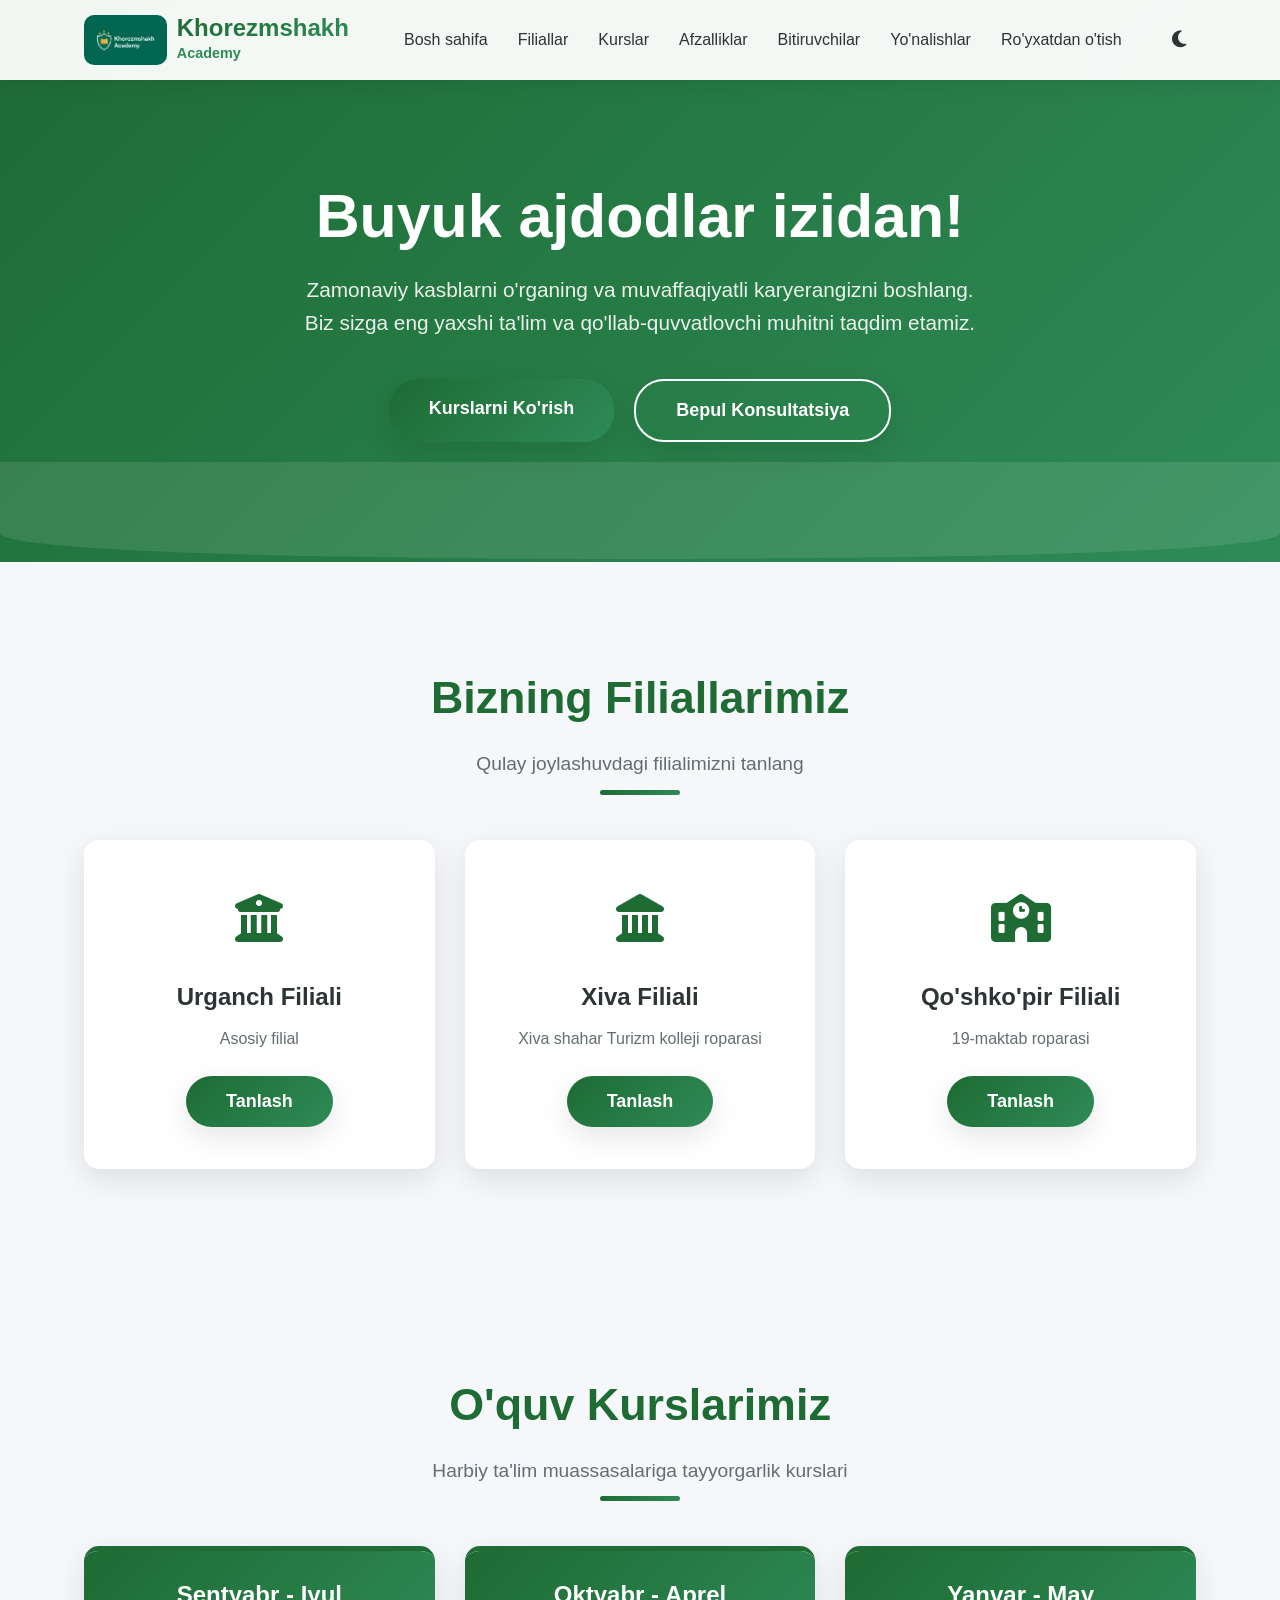
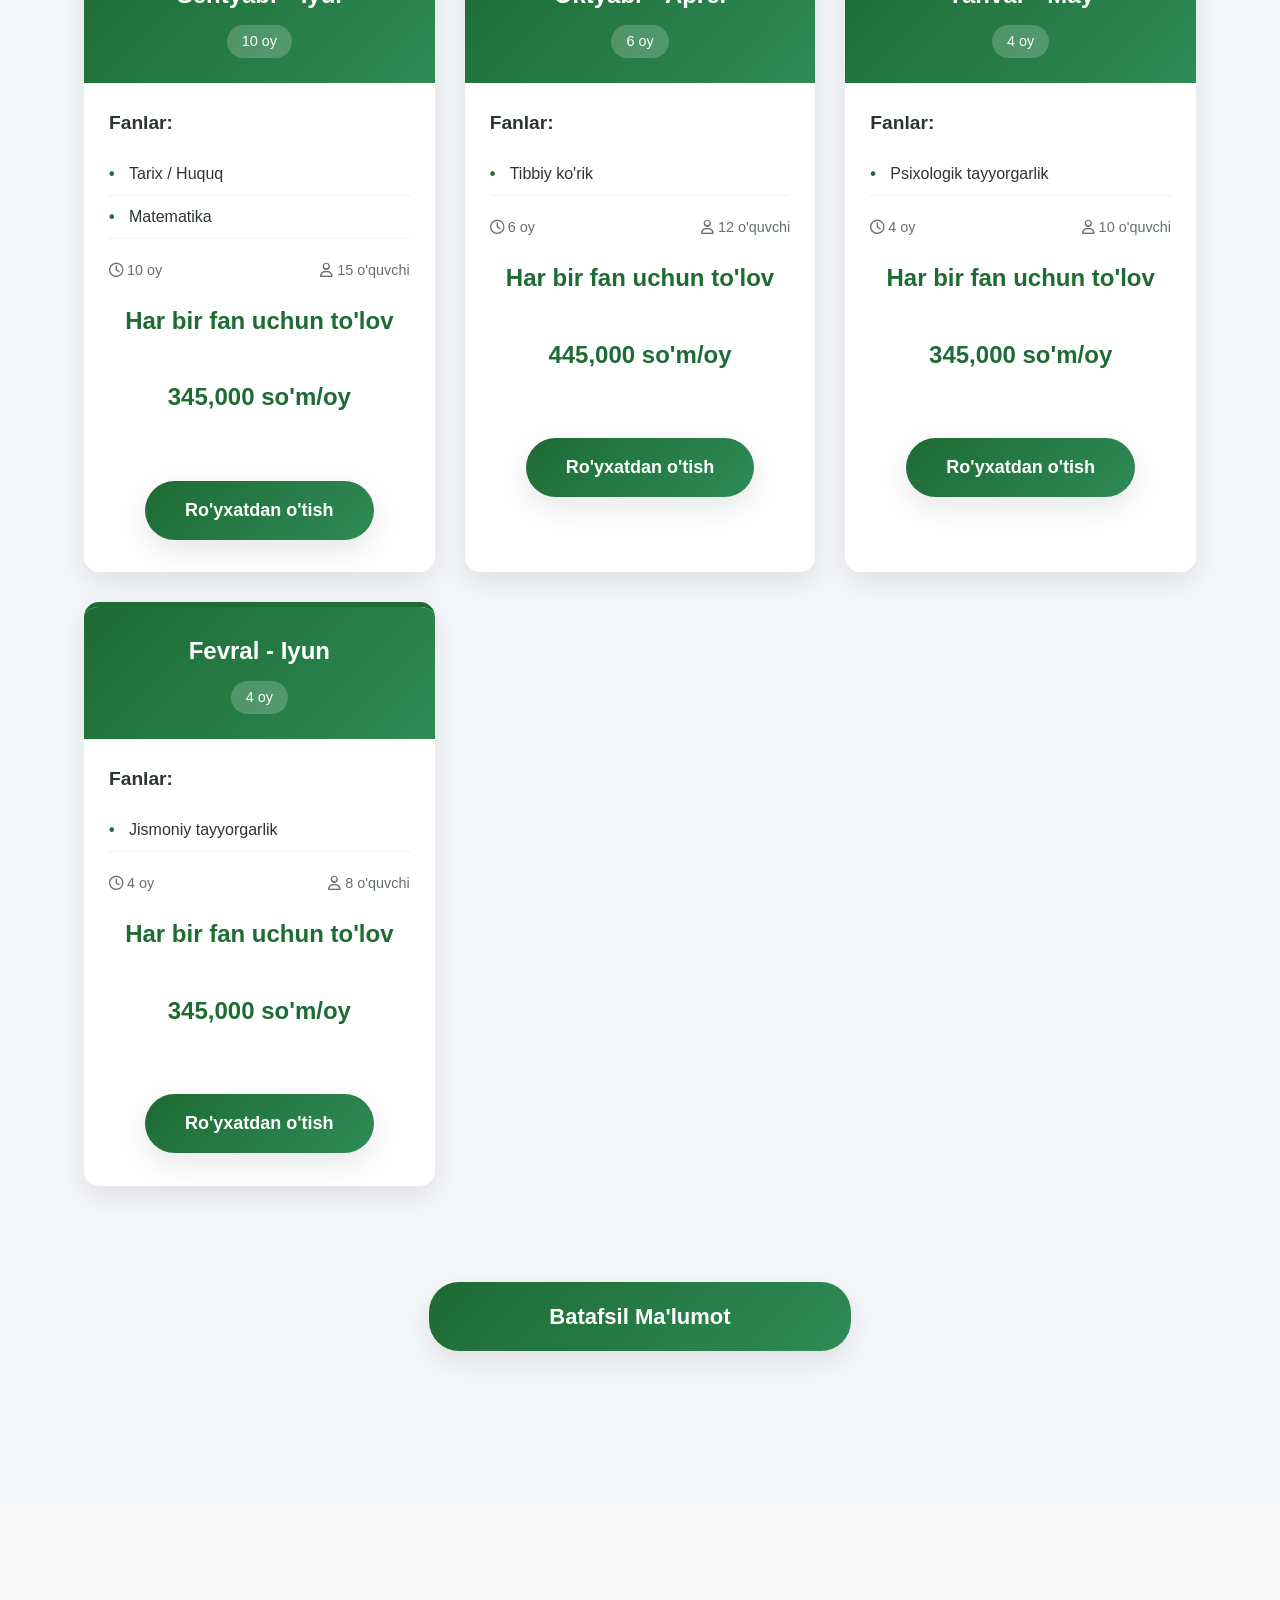
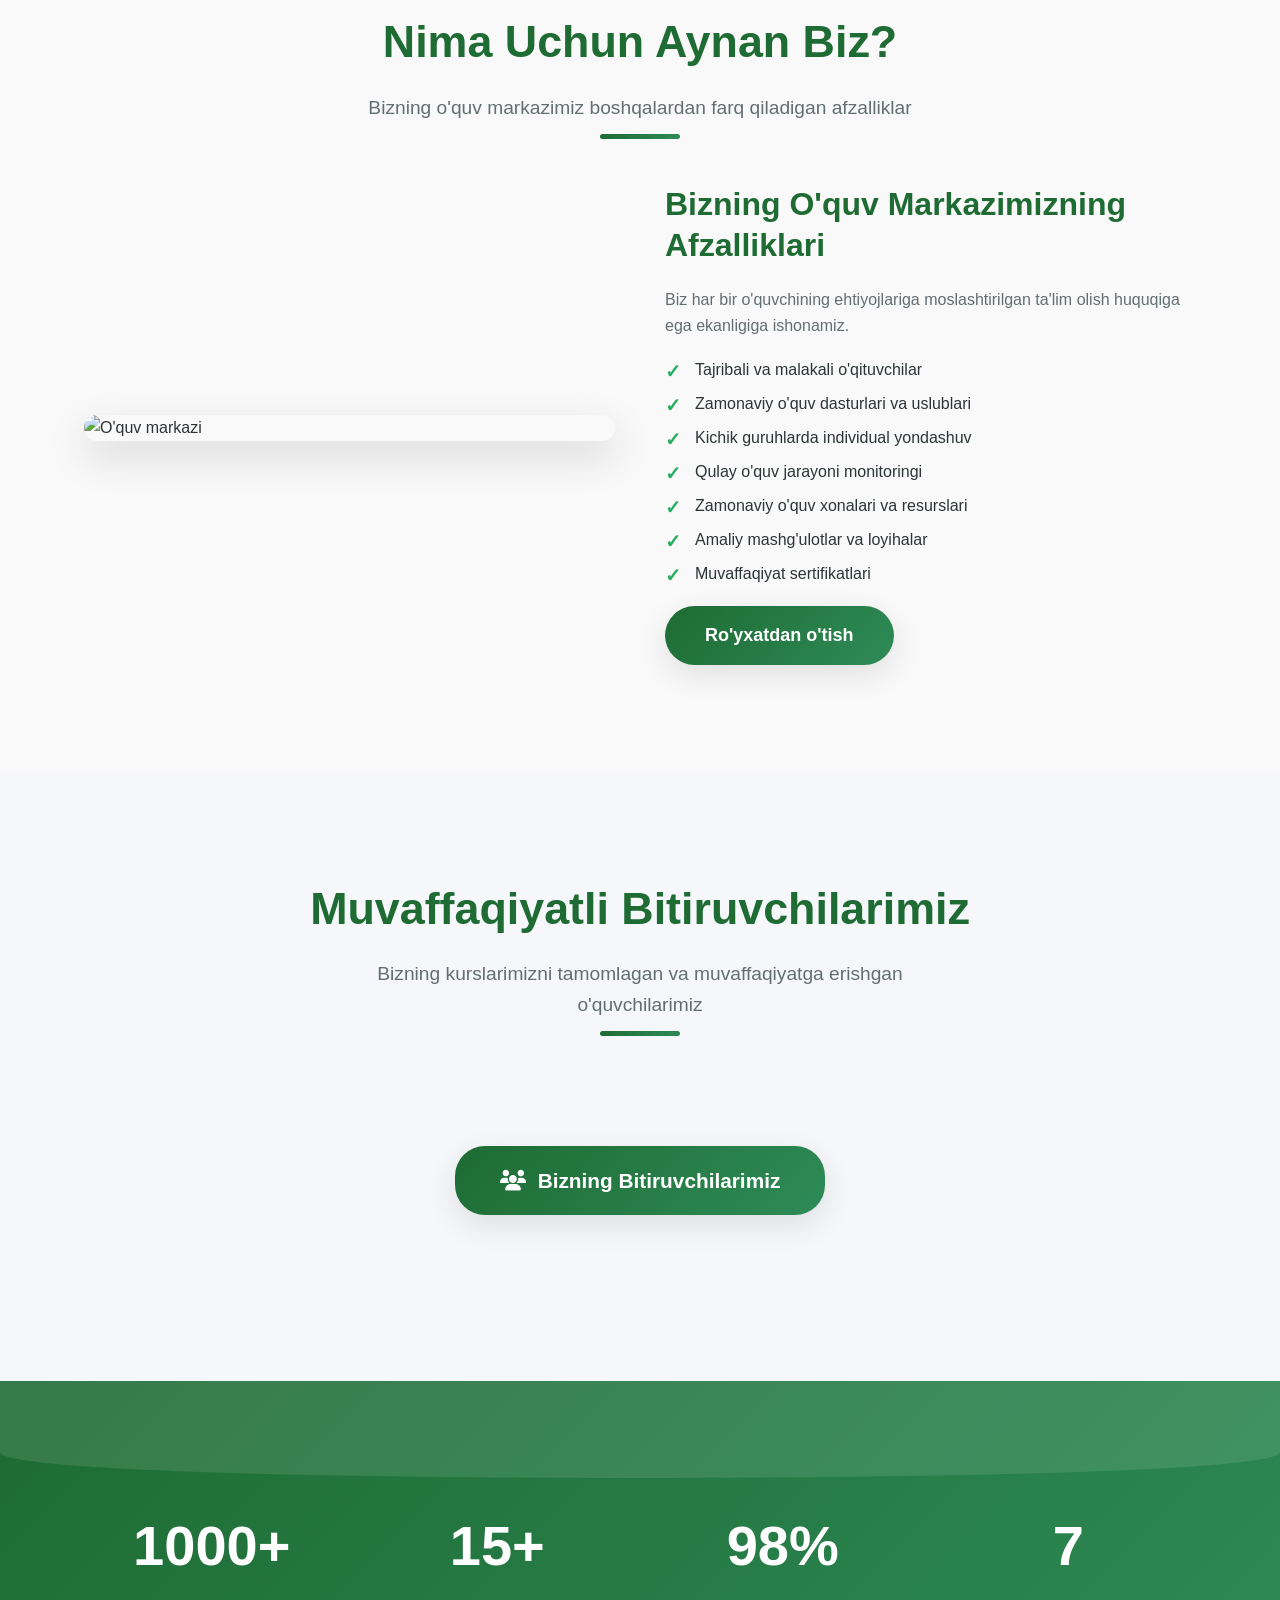
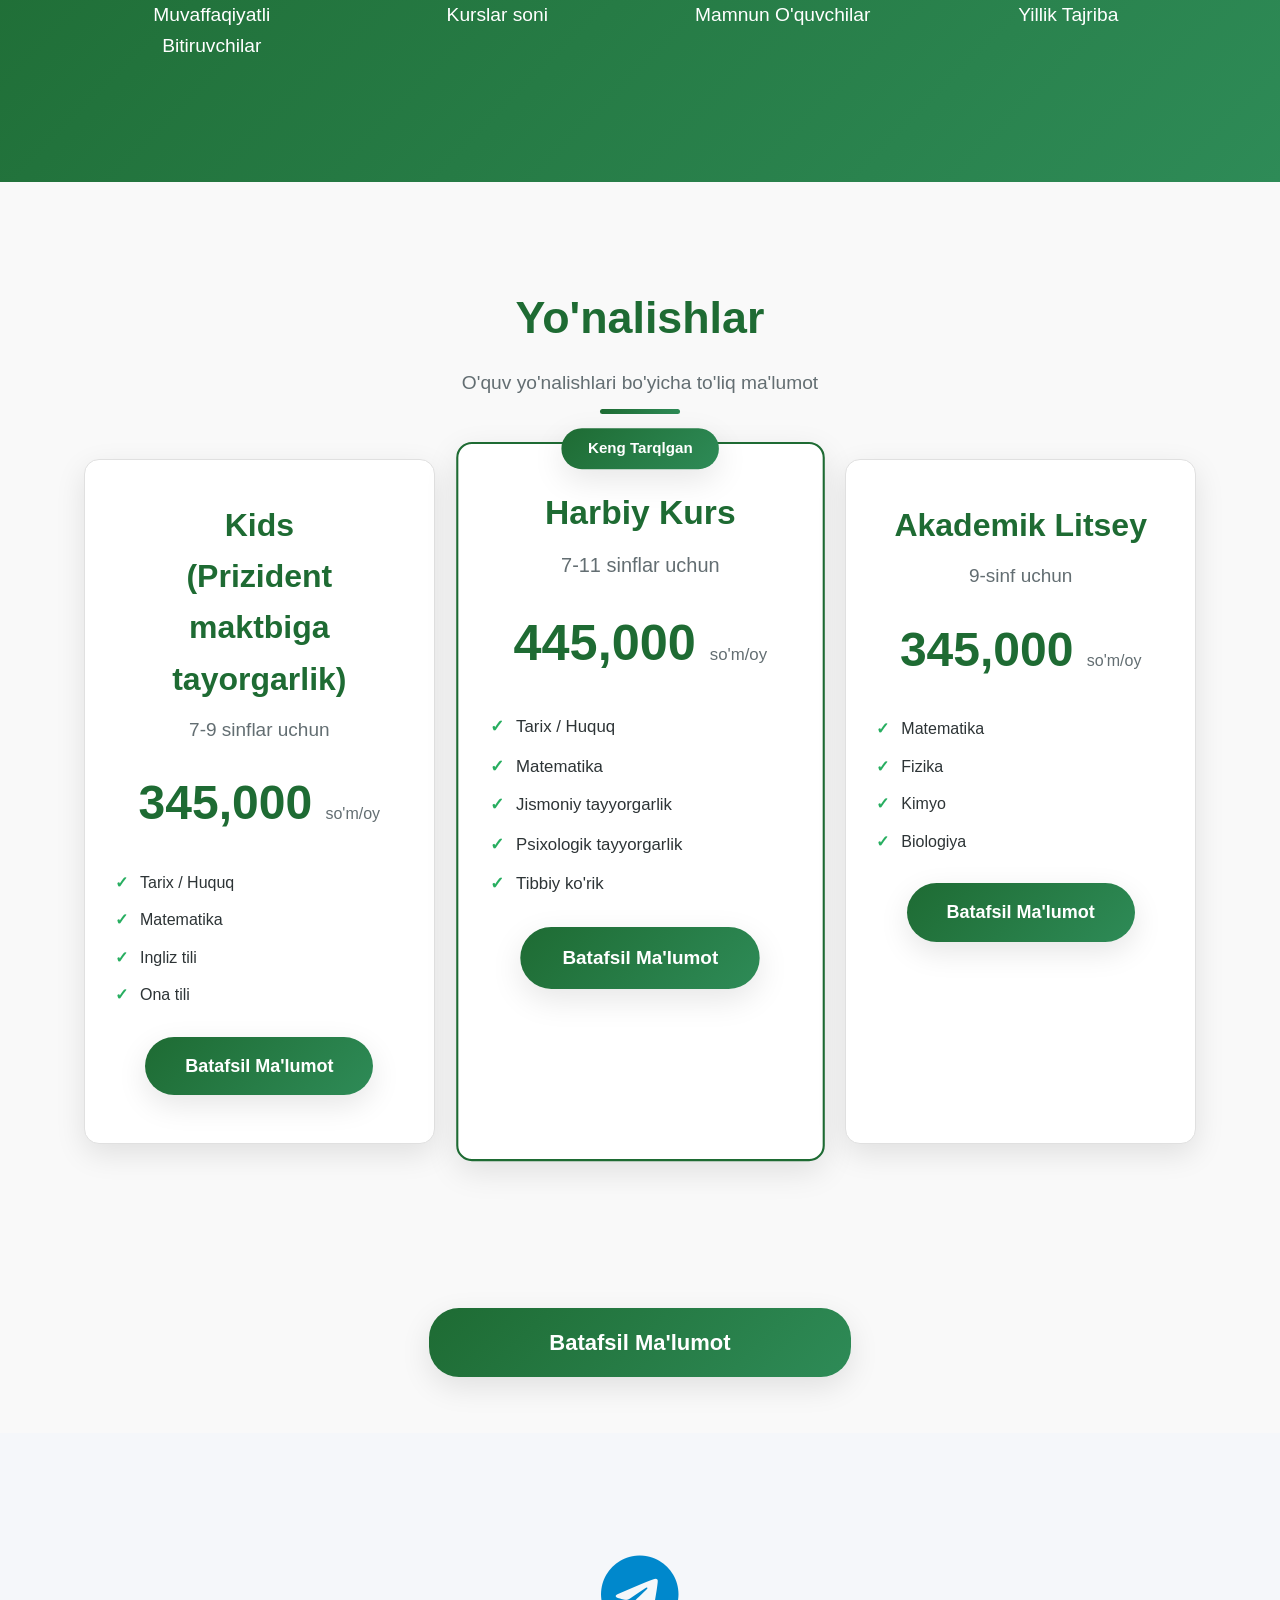
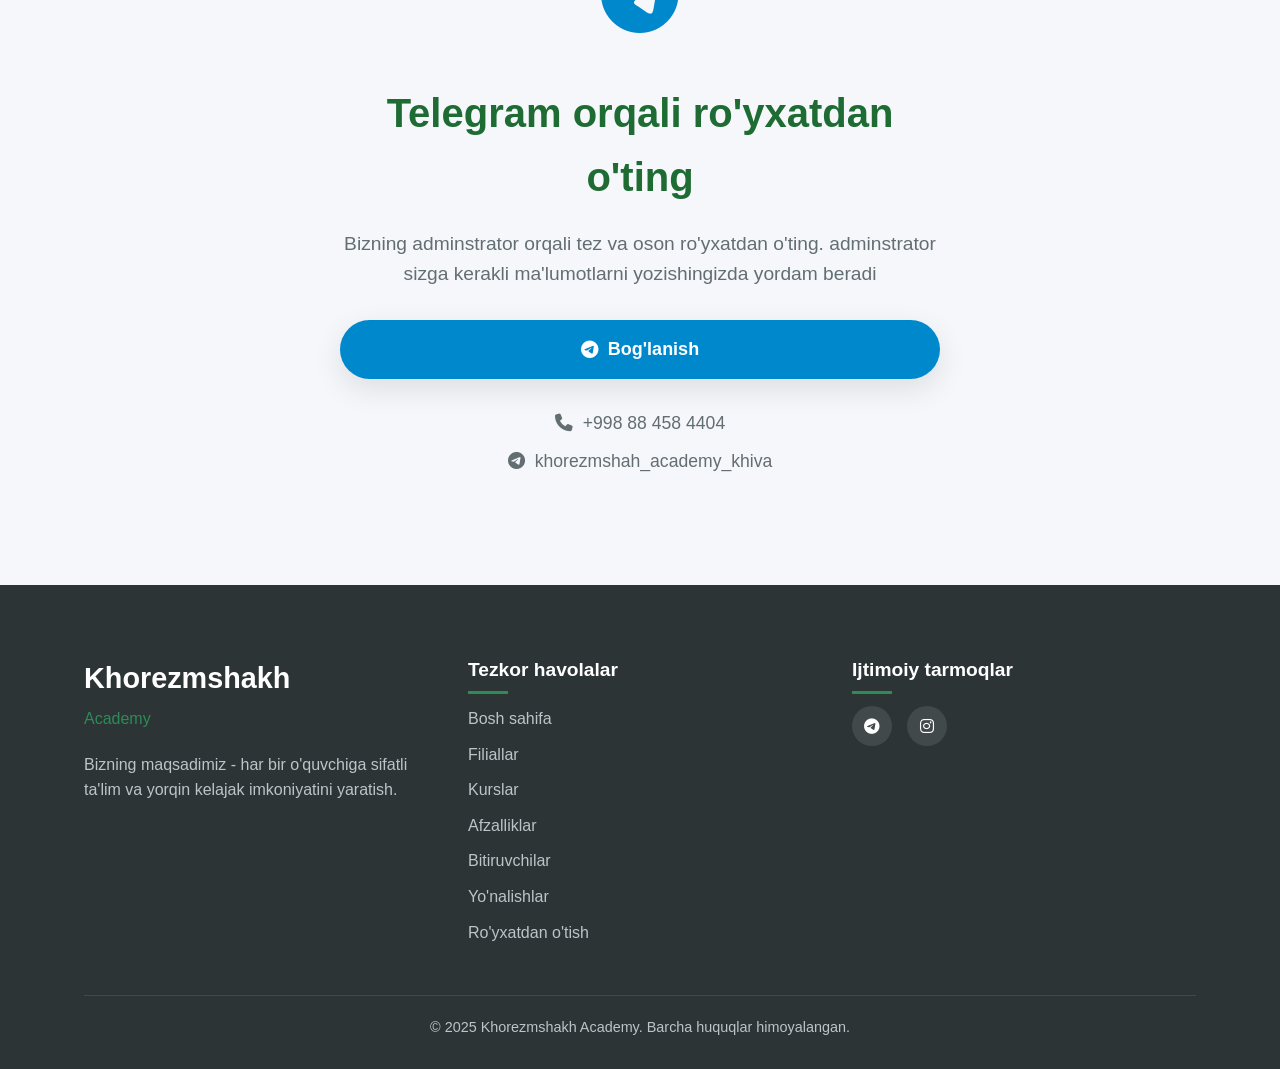
==== index.html @ 3cb1897b "Vercel bilan bo'gliq muomo tuzatildi" ====
<!DOCTYPE html>
<html lang="uz">
<head>
    <meta charset="UTF-8">
    <meta name="viewport" content="width=device-width, initial-scale=1.0">
    <title>Khorezmshakh Academy - Zamonaviy Ta'lim Markazi</title>
    <link rel="stylesheet" href="style.css">
    <link rel="stylesheet" href="https://cdnjs.cloudflare.com/ajax/libs/font-awesome/6.4.0/css/all.min.css">
</head>
<body>
    <!-- Sarlavha va Navigatsiya bo'limi-->
    <header>
        <div class="container">
            <nav class="navbar">
                <a href="index.html" class="logo-container">
                    <img src="img/Flag 1.jpg" alt="Logo" class="logo-img">
                    <div class="logo-text">
                        <div class="logo-main">Khorezmshakh</div>
                        <div class="logo-sub">Academy</div>
                    </div>
                </a>
                <ul class="nav-links">
                    <li><a href="#home">Bosh sahifa</a></li>
                    <li><a href="#branches">Filiallar</a></li>
                    <li><a href="#courses">Kurslar</a></li>
                    <li><a href="#benefits">Afzalliklar</a></li>
                    <li><a href="#graduates">Bitiruvchilar</a></li>
                    <li><a href="#pricing">Yo'nalishlar</a></li>
                    <li><a href="#registration">Ro'yxatdan o'tish</a></li>
                </ul>
                <div class="menu-toggle">
                    <i class="fas fa-bars"></i>
                </div>
            </nav>
        </div>
    </header>

    <!-- Hero bo'limi -->
    <section class="hero" id="home">
        <div class="container">
            <div class="hero-content">
                <h1>Buyuk ajdodlar izidan!</h1>
                <p>Zamonaviy kasblarni o'rganing va muvaffaqiyatli karyerangizni boshlang. Biz sizga eng yaxshi ta'lim va qo'llab-quvvatlovchi muhitni taqdim etamiz.</p>
                <div class="hero-btns">
                    <a href="#courses" class="btn">Kurslarni Ko'rish</a>
                    <a href="#registration" class="btn btn-outline">Bepul Konsultatsiya</a>
                </div>
            </div>
        </div>
    </section>

    <!-- Filiallarni tanlash bo'limi -->
    <section class="branches" id="branches">
        <div class="container">
            <div class="section-title">
                <h2>Bizning Filiallarimiz</h2>
                <p>Qulay joylashuvdagi filialimizni tanlang</p>
            </div>
            <div class="branches-container">
                <div class="branch-card" data-branch="urganch">
                    <div class="branch-icon">
                        <i class="fas fa-university"></i>
                    </div>
                    <h3>Urganch Filiali</h3>
                    <p>Asosiy filial</p>
                    <button class="btn branch-select" data-branch="urganch">Tanlash</button>
                </div>
                
                <div class="branch-card" data-branch="xiva">
                    <div class="branch-icon">
                        <i class="fas fa-landmark"></i>
                    </div>
                    <h3>Xiva Filiali</h3>
                    <p>Xiva shahar Turizm kolleji roparasi</p>
                    <button class="btn branch-select" data-branch="xiva">Tanlash</button>
                </div>
                
                <div class="branch-card" data-branch="qoshkopir">
                    <div class="branch-icon">
                        <i class="fas fa-school"></i>
                    </div>
                    <h3>Qo'shko'pir Filiali</h3>
                    <p>19-maktab roparasi</p>
                    <button class="btn branch-select" data-branch="qoshkopir">Tanlash</button>
                </div>
            </div>
        </div>
    </section>

    <!-- Kurslar bo'limi -->
    <section class="courses" id="courses">
        <div class="container">
            <div class="section-title">
                <h2>O'quv Kurslarimiz</h2>
                <p>Harbiy ta'lim muassasalariga tayyorgarlik kurslari</p>
            </div>
            
            <div class="courses-container">
                <!-- 1. Sentyabr-Iyul kursi -->
                <div class="course-card" data-category="harbiy">
                    <div class="course-header">
                        <h3>Sentyabr - Iyul</h3>
                        <span class="course-duration">10 oy</span>
                    </div>
                    <div class="course-content">
                        <h4>Fanlar:</h4>
                        <ul>
                            <li>Tarix / Huquq</li>
                            <li>Matematika</li>
                        </ul>
                        <div class="course-meta">
                            <span><i class="far fa-clock"></i> 10 oy</span>
                            <span><i class="far fa-user"></i> 15 o'quvchi</span>
                        </div>
                        <div class="course-price"> <p>Har bir fan uchun to'lov</p> <br>345,000 so'm/oy</div>
                        <div class="b">
                            <a href="#registration" class="btn">Ro'yxatdan o'tish</a>
                        </div>
                    </div>
                </div>

                <!-- 2. Oktyabr-Aprel kursi -->
                <div class="course-card" data-category="tibbiy">
                    <div class="course-header">
                        <h3>Oktyabr - Aprel</h3>
                        <span class="course-duration">6 oy</span>
                    </div>
                    <div class="course-content">
                        <h4>Fanlar:</h4>
                        <ul>
                            <li>Tibbiy ko'rik</li>
                        </ul>
                        <div class="course-meta">
                            <span><i class="far fa-clock"></i> 6 oy</span>
                            <span><i class="far fa-user"></i> 12 o'quvchi</span>
                        </div>
                        <div class="course-price"><p>Har bir fan uchun to'lov</p> <br> 445,000 so'm/oy</div>

                        <div class="b">
                        <a href="#registration" class="btn">Ro'yxatdan o'tish</a>
                        </div>
                    </div>
                </div>

                <!-- 3. Yanvar-May kursi -->
                <div class="course-card" data-category="psixologik">
                    <div class="course-header">
                        <h3>Yanvar - May</h3>
                        <span class="course-duration">4 oy</span>
                    </div>
                    <div class="course-content">
                        <h4>Fanlar:</h4>
                        <ul>
                            <li>Psixologik tayyorgarlik</li>
                        </ul>
                        <div class="course-meta">
                            <span><i class="far fa-clock"></i> 4 oy</span>
                            <span><i class="far fa-user"></i> 10 o'quvchi</span>
                        </div>
                        <div class="course-price"><p>Har bir fan uchun to'lov</p> <br> 345,000 so'm/oy</div>
                       
                        <div class="b">
                             <a href="#registration" class="btn">Ro'yxatdan o'tish</a>
                        </div>
                        
                        

                    </div>
                </div>

                <!-- 4. Fevral-Iyun kursi -->
                <div class="course-card" data-category="jismoniy">
                    <div class="course-header">
                        <h3>Fevral - Iyun</h3>
                        <span class="course-duration">4 oy</span>
                    </div>
                    <div class="course-content">
                        <h4>Fanlar:</h4>
                        <ul>
                            <li>Jismoniy tayyorgarlik</li>
                        </ul>
                        <div class="course-meta">
                            <span><i class="far fa-clock"></i> 4 oy</span>
                            <span><i class="far fa-user"></i> 8 o'quvchi</span>
                        </div>
                        <div class="course-price"><p>Har bir fan uchun to'lov</p> <br> 345,000 so'm/oy</div>
                        <div class="b">
                        <a href="#registration" class="btn">Ro'yxatdan o'tish</a>
                        </div>
                    </div>
                </div>
            </div>
        </div>
          <div class="b a">
                     <a href="fanlar.html" class="btn s">Batafsil Ma'lumot</a>
                </div>
    </section>
                
    <!-- Afzalliklar bo'limi -->
    <section id="benefits">
        <div class="container">
            <div class="section-title">
                <h2>Nima Uchun Aynan Biz?</h2>
                <p>Bizning o'quv markazimiz boshqalardan farq qiladigan afzalliklar</p>
            </div>
            <div class="benefits-content">
                <div class="benefits-img">
                    <img src="https://images.unsplash.com/photo-1523240795612-9a054b0db644?ixlib=rb-4.0.3&auto=format&fit=crop&w=1000&q=80" alt="O'quv markazi">
                </div>
                <div class="benefits-text">
                    <h3>Bizning O'quv Markazimizning Afzalliklari</h3>
                    <p>Biz har bir o'quvchining ehtiyojlariga moslashtirilgan ta'lim olish huquqiga ega ekanligiga ishonamiz.</p>
                    
                    <ul class="benefit-list">
                        <li>Tajribali va malakali o'qituvchilar</li>
                        <li>Zamonaviy o'quv dasturlari va uslublari</li>
                        <li>Kichik guruhlarda individual yondashuv</li>
                        <li>Qulay o'quv jarayoni monitoringi</li>
                        <li>Zamonaviy o'quv xonalari va resurslari</li>
                        <li>Amaliy mashg'ulotlar va loyihalar</li>
                        <li>Muvaffaqiyat sertifikatlari</li>
                    </ul>
                    
                    <a href="#registration" class="btn">Ro'yxatdan o'tish</a>
                </div>
            </div>
        </div>
    </section>

    <!-- Bitiruvchilar bo'limi -->
    <section class="graduates" id="graduates">
        <div class="container">
            <div class="section-title">
                <h2>Muvaffaqiyatli Bitiruvchilarimiz</h2>
                <p>Bizning kurslarimizni tamomlagan va muvaffaqiyatga erishgan o'quvchilarimiz</p>
            </div>
            <div class="graduates-button-container">
                <a href="bitiruvchilar.html" class="btn btn-large">
                    <i class="fas fa-users"></i>
                    Bizning Bitiruvchilarimiz
                </a>
            </div>
        </div>
    </section>

    <!-- Statistika bo'limi -->
    <section class="stats">
        <div class="container">
            <div class="stats-container">
                <div class="stat-item">
                    <div class="stat-number">1000+</div>
                    <div class="stat-text">Muvaffaqiyatli Bitiruvchilar</div>
                </div>
                <div class="stat-item">
                    <div class="stat-number">15+</div>
                    <div class="stat-text">Kurslar soni</div>
                </div>
                <div class="stat-item">
                    <div class="stat-number">98%</div>
                    <div class="stat-text">Mamnun O'quvchilar</div>
                </div>
                <div class="stat-item">
                    <div class="stat-number">7</div>
                    <div class="stat-text">Yillik Tajriba</div>
                </div>
            </div>
        </div>
    </section>

    <!-- Yo'nalishlar bo'limi -->
    <section id="pricing">
        <div class="container">
            <div class="section-title">
                <h2>Yo'nalishlar</h2>
                <p>O'quv yo'nalishlari bo'yicha to'liq ma'lumot</p>
            </div>
            <div class="pricing-container">
                <!-- Litseylar yo'nalishi -->
                <div class="pricing-card">
                    <div class="pricing-header">
                        <h3 class="kurs">Kids <br>(Prizident maktbiga tayorgarlik)</h3>
                        <p>7-9 sinflar uchun</p>
                    </div>
                    <div class="price">345,000 <span>so'm/oy</span></div>
                    <ul class="pricing-features">
                        <li>Tarix / Huquq</li>
                        <li>Matematika</li>
                        <li>Ingliz tili</li>
                        <li>Ona tili</li>
                    </ul>
                    <a href="fanlar.html" class="btn">Batafsil Ma'lumot</a>
                </div>

                <!-- HARBIY KURS (MARKAZDA) -->
                <div class="pricing-card popular">
                    <div class="popular-badge">Keng Tarqlgan</div>
                    <div class="pricing-header">
                        <h3>Harbiy Kurs</h3>
                        <p>7-11 sinflar uchun</p>
                    </div>
                    <div class="price">445,000 <span>so'm/oy</span></div>
                    <ul class="pricing-features">
                        <li>Tarix / Huquq</li>
                        <li>Matematika</li>
                        <li>Jismoniy tayyorgarlik</li>
                        <li>Psixologik tayyorgarlik</li>
                        <li>Tibbiy ko'rik</li>
                    </ul>
                    <a href="fanlar.html" class="btn">Batafsil Ma'lumot</a>
                </div>

                <!-- Akademik litsey yo'nalishi -->
                <div class="pricing-card">
                    <div class="pricing-header">
                        <h3>Akademik Litsey</h3>
                        <p>9-sinf uchun</p>
                    </div>
                    <div class="price">345,000 <span>so'm/oy</span></div>
                    <ul class="pricing-features">
                        <li>Matematika</li>
                        <li>Fizika</li>
                        <li>Kimyo</li>
                        <li>Biologiya</li>
                    </ul>
                    <a href="fanlar.html" class="btn">Batafsil Ma'lumot</a>
                </div>
            </div>
        </div>
    </section>
                <div class="b">
                     <a href="fanlar.html" class="btn s">Batafsil Ma'lumot</a>
                </div>
    <!-- Telegram orqali ro'yxatdan o'tish bo'limi -->
    <section class="telegram-registration" id="registration">
        <div class="container">
            <div class="telegram-content">
                <div class="telegram-icon">
                    <i class="fab fa-telegram"></i>
                </div>
                <h2>Telegram orqali ro'yxatdan o'ting</h2>
                <p>Bizning adminstrator orqali tez va oson ro'yxatdan o'ting. adminstrator sizga kerakli ma'lumotlarni yozishingizda yordam beradi</p>
                <a href="https://t.me/Qutlimuradov_Ixlosbek" class="btn btn-telegram" target="_blank">
                    <i class="fab fa-telegram"></i> Bog'lanish
                </a>
                <div class="contact-info">
                    <p><i class="fas fa-phone"></i> +998 88 458 4404</p>
                    <p><i class="fab fa-telegram"></i> khorezmshah_academy_khiva</p>
                </div>
            </div>
        </div>
    </section>

    <!-- Footer -->
    <footer>
        <div class="container">
            <div class="footer-content">
                <div class="footer-about">
                    <div class="footer-logo">
                        <div class="footer-logo-main">Khorezmshakh</div>
                        <div class="footer-logo-sub">Academy</div>
                    </div>
                    <p>Bizning maqsadimiz - har bir o'quvchiga sifatli ta'lim va yorqin kelajak imkoniyatini yaratish.</p>
                </div>
                <div class="footer-links">
                    <h4>Tezkor havolalar</h4>
                    <ul>
                        <li><a href="#home">Bosh sahifa</a></li>
                        <li><a href="#branches">Filiallar</a></li>
                        <li><a href="#courses">Kurslar</a></li>
                        <li><a href="#benefits">Afzalliklar</a></li>
                        <li><a href="#graduates">Bitiruvchilar</a></li>
                        <li><a href="#pricing">Yo'nalishlar</a></li>
                        <li><a href="#registration">Ro'yxatdan o'tish</a></li>
                    </ul>
                </div>
                <div class="footer-social">
                    <h4>Ijtimoiy tarmoqlar</h4>
                    <div class="social-icons">
                        <a href="https://t.me/khorezmshakh_academy" target="_blank"><i class="fab fa-telegram"></i></a>
                        <a href="https://www.instagram.com/khorezmshah_academy?igsh=bWJ4M3NtcG9oOW1n" target="_blank"><i class="fab fa-instagram"></i></a>
                    </div>
                </div>
            </div>
            <div class="copyright">
                <p>&copy; 2025 Khorezmshakh Academy. Barcha huquqlar himoyalangan.</p>
            </div>
        </div>
    </footer>

    <script src="script.js">
    </script>
</body>
</html>
---- style.css ----
/* Asosiy CSS fayli - Khorezmshakh Academy */
:root {
    --primary: #1e6b33;
    --secondary: #2e8b57;
    --accent: #c0392b;
    --success: #27ae60;
    --light: #f5f7fa;
    --dark: #2d3436;
    --text: #2d3436;
    --text-light: #636e72;
    --transition: all 0.3s ease;
    --shadow: 0 10px 30px rgba(0,0,0,0.1);
    --shadow-hover: 0 15px 40px rgba(0,0,0,0.15);
    --gradient: linear-gradient(135deg, var(--primary) 0%, var(--secondary) 100%);
}

* {
    margin: 0;
    padding: 0;
    box-sizing: border-box;
    font-family: 'Poppins', 'Segoe UI', Tahoma, Geneva, Verdana, sans-serif;
}

html {
    scroll-behavior: smooth;
}

body {
    line-height: 1.6;
    color: var(--text);
    background-color: #f9f9f9;
    overflow-x: hidden;
}

.container {
    width: 90%;
    max-width: 1200px;
    margin: 0 auto;
    padding: 0 20px;
}

section {
    padding: 100px 0;
}

.section-title {
    text-align: center;
    margin-bottom: 60px;
    position: relative;
}

.section-title h2 {
    font-size: 2.8rem;
    color: var(--primary);
    margin-bottom: 15px;
    font-weight: 700;
}

.section-title p {
    font-size: 1.2rem;
    color: var(--text-light);
    max-width: 600px;
    margin: 0 auto;
}

.section-title::after {
    content: '';
    position: absolute;
    width: 80px;
    height: 5px;
    background: var(--gradient);
    bottom: -15px;
    left: 50%;
    transform: translateX(-50%);
    border-radius: 5px;
}
.p{
    margin-top: 3rem;
}
.btn {
    display: inline-block;
    padding: 14px 32px;
    background: var(--gradient);
    color: white;
    border: none;
    border-radius: 50px;
    cursor: pointer;
    text-decoration: none;
    font-weight: 600;
    transition: var(--transition);
    box-shadow: var(--shadow);
    text-align: center;
    position: relative;
    position: relative;
  padding: 15px 40px;
  border: none;
  border-radius: 30px;
  color: white;
  font-size: 18px;
  cursor: pointer;
  transition: all 0.3s ease;
  overflow: hidden;
}
.b{
    text-align: center;
   margin-top: 4rem;
}
.a{
     margin-top: 6rem;
}
.btn:hover {
    transform: translateY(-5px);
    box-shadow: var(--shadow-hover);
}

.btn-outline {
    background: transparent;
    border: 2px solid white;
    color: white;
}

.btn-outline:hover {
    background: white;
    color: var(--primary);
}

.btn-telegram {
    background: #0088cc;
    display: flex;
    align-items: center;
    justify-content: center;
    gap: 10px;
}

.btn-telegram:hover {
    background: #0077b5;
    color: white;
}

.btn-large {
    padding: 18px 45px;
    font-size: 1.3rem;
    display: inline-flex;
    align-items: center;
    gap: 12px;
}

/* Header va Navigation */
header {
    background: rgba(255, 255, 255, 0.95);
    backdrop-filter: blur(10px);
    box-shadow: 0 2px 20px rgba(0,0,0,0.1);
    position: fixed;
    width: 100%;
    top: 0;
    z-index: 1000;
    transition: var(--transition);
}

.navbar {
    display: flex;
    justify-content: space-between;
    align-items: center;
    padding: 15px 0;
}

.logo-container {
    display: flex;
    align-items: center;
    text-decoration: none;
}

.logo-img {
    height: 50px;
    margin-right: 10px;
    border-radius: 10px;
}

.logo-text {
    display: flex;
    flex-direction: column;
}

.logo-main {
    font-size: 1.5rem;
    font-weight: 700;
    background: var(--gradient);
    -webkit-background-clip: text;
    -webkit-text-fill-color: transparent;
    line-height: 1.1;
}

.logo-sub {
    font-size: 0.9rem;
    color: var(--secondary);
    font-weight: 600;
}

.nav-links {
    display: flex;
    list-style: none;
}

.nav-links li {
    margin-left: 30px;
}

.nav-links a {
    text-decoration: none;
    color: var(--text);
    font-weight: 500;
    transition: var(--transition);
    position: relative;
}

.nav-links a:hover {
    color: var(--primary);
}

.nav-links a::after {
    content: '';
    position: absolute;
    width: 0;
    height: 3px;
    background: var(--gradient);
    bottom: -5px;
    left: 0;
    transition: var(--transition);
    border-radius: 3px;
}

.nav-links a:hover::after {
    width: 100%;
}

.menu-toggle {
    display: none;
    font-size: 1.5rem;
    cursor: pointer;
    color: var(--text);
}

/* Hero bo'limi */
.hero {
    background: var(--gradient);
    color: white;
    padding: 180px 0 120px;
    text-align: center;
    position: relative;
    overflow: hidden;
}

.hero::before {
    content: '';
    position: absolute;
    top: 0;
    left: 0;
    width: 100%;
    height: 100%;
    background: url('data:image/svg+xml,<svg xmlns="http://www.w3.org/2000/svg" viewBox="0 0 1000 100" preserveAspectRatio="none"><path d="M500,97C126.7,96.3,0,84,0,71V0H1000V71C1000,84,873.3,96.3,500,97z" fill="rgba(255,255,255,0.1)"></path></svg>');
    background-size: 100% 100px;
    background-position: bottom;
    background-repeat: no-repeat;
}

.hero-content h1 {
    font-size: 3.8rem;
    margin-bottom: 20px;
    font-weight: 700;
    line-height: 1.2;
}

.hero-content p {
    font-size: 1.3rem;
    max-width: 700px;
    margin: 0 auto 40px;
    opacity: 0.9;
    line-height: 1.6;
}

.hero-btns {
    display: flex;
    justify-content: center;
    gap: 20px;
    flex-wrap: wrap;
}

/* Filiallar bo'limi */
.branches {
    background: var(--light);
    padding: 100px 0;
}

.branches-container {
    display: grid;
    grid-template-columns: repeat(auto-fit, minmax(280px, 1fr));
    gap: 30px;
    margin-top: 50px;
}

.branch-card {
    background: white;
    padding: 40px 30px;
    border-radius: 15px;
    text-align: center;
    box-shadow: var(--shadow);
    transition: var(--transition);
    border: 2px solid transparent;
    position: relative;
}

.branch-card:hover {
    transform: translateY(-10px);
    box-shadow: var(--shadow-hover);
    border-color: var(--primary);
}

.branch-card.selected {
    border-color: var(--primary);
    background: linear-gradient(135deg, white 0%, #f0f9f0 100%);
    transform: scale(1.05);
}

.branch-icon {
    font-size: 3rem;
    color: var(--primary);
    margin-bottom: 20px;
}

.branch-card h3 {
    font-size: 1.5rem;
    margin-bottom: 10px;
    color: var(--dark);
}

.branch-card p {
    color: var(--text-light);
    margin-bottom: 25px;
    line-height: 1.5;
}

/* Kurslar bo'limi */
.courses {
    background: var(--light);
}

.courses-container {
    display: grid;
    grid-template-columns: repeat(auto-fit, minmax(320px, 1fr));
    gap: 30px;
}

.course-card {
    background: white;
    border-radius: 15px;
    overflow: hidden;
    box-shadow: var(--shadow);
    transition: var(--transition);
    border-top: 5px solid var(--primary);
}

.course-card:hover {
    transform: translateY(-10px);
    box-shadow: var(--shadow-hover);
    border-top-color: var(--secondary);
}

.course-header {
    background: var(--gradient);
    color: white;
    padding: 25px;
    text-align: center;
}

.course-header h3 {
    font-size: 1.5rem;
    margin-bottom: 10px;
}

.course-duration {
    background: rgba(255,255,255,0.2);
    padding: 5px 15px;
    border-radius: 20px;
    font-size: 0.9rem;
    display: inline-block;
}

.course-content {
    padding: 25px;
    
}

.course-content h4 {
    font-size: 1.2rem;
    margin-bottom: 15px;
    color: var(--dark);
}

.course-content ul {
    list-style: none;
    margin-bottom: 20px;
}

.course-content li {
    padding: 8px 0;
    border-bottom: 1px solid #f0f0f0;
    position: relative;
    padding-left: 20px;
}

.course-content li:before {
    content: '•';
    position: absolute;
    left: 0;
    color: var(--primary);
    font-weight: bold;
}

.course-meta {
    display: flex;
    justify-content: space-between;
    margin-bottom: 20px;
    font-size: 0.9rem;
    color: var(--text-light);
}

.course-price {
    font-size: 1.5rem;
    font-weight: 700;
    color: var(--primary);
    margin-bottom: 20px;
    text-align: center;
}

.course-price span {
    font-size: 1rem;
    color: var(--text-light);
    font-weight: 400;
}

/* Afzalliklar bo'limi */
.benefits-content {
    display: flex;
    align-items: center;
    gap: 50px;
}

.benefits-img {
    flex: 1;
    border-radius: 15px;
    overflow: hidden;
    box-shadow: var(--shadow-hover);
}

.benefits-img img {
    width: 100%;
    height: auto;
    display: block;
    transition: var(--transition);
}

.benefits-img:hover img {
    transform: scale(1.05);
}

.benefits-text {
    flex: 1;
}

.benefits-text h3 {
    font-size: 2rem;
    margin-bottom: 20px;
    color: var(--primary);
    line-height: 1.3;
}

.benefits-text p {
    margin-bottom: 20px;
    color: var(--text-light);
    line-height: 1.6;
}

.benefit-list {
    list-style: none;
    margin: 20px 0;
}

.benefit-list li {
    margin-bottom: 10px;
    padding-left: 30px;
    position: relative;
    line-height: 1.5;
}

.benefit-list li:before {
    content: '✓';
    position: absolute;
    left: 0;
    color: var(--success);
    font-weight: bold;
    font-size: 1.2rem;
}

/* Bitiruvchilar bo'limi */
.graduates {
    background: var(--light);
    padding: 100px 0;
    text-align: center;
}

.graduates-button-container {
    display: flex;
    justify-content: center;
    align-items: center;
    padding: 60px 0;
    min-height: 200px;
}

/* Statistika bo'limi */
.stats {
    background: var(--gradient);
    color: white;
    text-align: center;
    position: relative;
    overflow: hidden;
}

.stats::before {
    content: '';
    position: absolute;
    top: 0;
    left: 0;
    width: 100%;
    height: 100%;
    background: url('data:image/svg+xml,<svg xmlns="http://www.w3.org/2000/svg" viewBox="0 0 1000 100" preserveAspectRatio="none"><path d="M500,97C126.7,96.3,0,84,0,71V0H1000V71C1000,84,873.3,96.3,500,97z" fill="rgba(255,255,255,0.1)"></path></svg>');
    background-size: 100% 100px;
    background-position: top;
    background-repeat: no-repeat;
}

.stats-container {
    display: grid;
    grid-template-columns: repeat(auto-fit, minmax(200px, 1fr));
    gap: 30px;
    position: relative;
    z-index: 1;
}

.stat-item {
    padding: 20px;
}

.stat-number {
    font-size: 3.5rem;
    font-weight: 700;
    margin-bottom: 10px;
    color: white;
}

.stat-text {
    font-size: 1.2rem;
}

/* Yo'nalishlar bo'limi */
.pricing-container {
    display: grid;
    grid-template-columns: repeat(auto-fit, minmax(300px, 1fr));
    gap: 30px;
}

.pricing-card {
    background: white;
    border-radius: 15px;
    padding: 40px 30px;
    text-align: center;
    box-shadow: var(--shadow);
    transition: var(--transition);
    position: relative;
    border: 1px solid #e0e0e0;
}

.pricing-card:hover {
    transform: translateY(-10px);
    box-shadow: var(--shadow-hover);
}

.pricing-card.popular {
    border: 2px solid var(--primary);
    transform: scale(1.05);
}

.pricing-card.popular:hover {
    transform: scale(1.05) translateY(-10px);
}

.popular-badge {
    position: absolute;
    top: -15px;
    left: 50%;
    transform: translateX(-50%);
    background: var(--gradient);
    color: white;
    padding: 8px 25px;
    border-radius: 20px;
    font-size: 0.9rem;
    font-weight: 600;
    box-shadow: var(--shadow);
}

.pricing-header h3 {
    font-size: 2rem;
    margin-bottom: 10px;
    color: #1e6b33;
}
.s{
    padding: 17px 120px;
    font-size: 22px;
    margin-bottom: 3rem;
}
.pricing-header p {
    color: var(--text-light);
    margin-bottom: 10px;
    font-size: 19px;
}

.price {
    font-size: 3rem;
    font-weight: 700;
    color: var(--primary);
    margin: 20px 0;
    display: block;
}

.price span {
    font-size: 1rem;
    color: var(--text-light);
    font-weight: 400;
}

.pricing-features {
    list-style: none;
    margin: 30px 0;
}

.pricing-features li {
    margin-bottom: 15px;
    padding-left: 25px;
    position: relative;
    text-align: left;
    line-height: 1.4;
}

.pricing-features li:before {
    content: '✓';
    position: absolute;
    left: 0;
    color: var(--success);
    font-weight: bold;
}

/* Telegram ro'yxatdan o'tish */
.telegram-registration {
    background: var(--light);
    text-align: center;
    padding: 100px 0;
}

.telegram-content {
    max-width: 600px;
    margin: 0 auto;
}

.telegram-icon {
    font-size: 5rem;
    color: #0088cc;
    margin-bottom: 20px;
}

.telegram-content h2 {
    font-size: 2.5rem;
    margin-bottom: 20px;
    color: var(--primary);
}

.telegram-content p {
    font-size: 1.2rem;
    margin-bottom: 30px;
    color: var(--text-light);
    line-height: 1.6;
}

.contact-info {
    margin-top: 30px;
    text-align: center;
}

.contact-info p {
    margin-bottom: 10px;
    font-size: 1.1rem;
    display: flex;
    align-items: center;
    justify-content: center;
    gap: 10px;
}

/* Footer */
footer {
    background: var(--dark);
    color: white;
    padding: 70px 0 30px;
}

.footer-content {
    display: flex;
    justify-content: space-between;
    margin-bottom: 40px;
    flex-wrap: wrap;
    gap: 40px;
}

.footer-about {
    flex: 1;
    min-width: 300px;
}

.footer-logo {
    display: flex;
    flex-direction: column;
    margin-bottom: 20px;
}

.footer-logo-main {
    font-size: 1.8rem;
    font-weight: 700;
    margin-bottom: 5px;
    color: white;
}

.footer-logo-sub {
    font-size: 1rem;
    color: var(--secondary);
}

.footer-about p {
    color: #bdc3c7;
    line-height: 1.6;
}

.footer-links {
    flex: 1;
    min-width: 200px;
}

.footer-links h4, .footer-social h4 {
    font-size: 1.2rem;
    margin-bottom: 20px;
    position: relative;
    color: white;
}

.footer-links h4::after, .footer-social h4::after {
    content: '';
    position: absolute;
    width: 40px;
    height: 3px;
    background: var(--secondary);
    bottom: -8px;
    left: 0;
}

.footer-links ul {
    list-style: none;
}

.footer-links li {
    margin-bottom: 10px;
}

.footer-links a {
    color: #bdc3c7;
    text-decoration: none;
    transition: var(--transition);
    line-height: 1.5;
}

.footer-links a:hover {
    color: white;
}

.footer-social {
    flex: 1;
    min-width: 200px;
}

.social-icons {
    display: flex;
    gap: 15px;
}

.social-icons a {
    display: flex;
    align-items: center;
    justify-content: center;
    width: 40px;
    height: 40px;
    background: rgba(255,255,255,0.1);
    border-radius: 50%;
    color: white;
    text-decoration: none;
    transition: var(--transition);
}

.social-icons a:hover {
    background: var(--primary);
    transform: translateY(-5px);
}

.copyright {
    text-align: center;
    padding-top: 20px;
    border-top: 1px solid rgba(255,255,255,0.1);
    color: #bdc3c7;
    font-size: 0.9rem;
}

/* Bitiruvchilar sahifasi uchun uslublar */
.filter-buttons {
    display: flex;
    justify-content: center;
    gap: 15px;
    margin-bottom: 50px;
    flex-wrap: wrap;
}

.filter-btn {
    padding: 12px 30px;
    background: white;
    border: 2px solid var(--primary);
    color: var(--primary);
    border-radius: 30px;
    cursor: pointer;
    transition: var(--transition);
    font-weight: 600;
    font-size: 1rem;
}

.filter-btn.active,
.filter-btn:hover {
    background: var(--gradient);
    color: white;
    border-color: transparent;
}

.section {
    display: none;
}

.section.active {
    display: block;
}

.graduates-container {
    display: grid;
    grid-template-columns: repeat(auto-fit, minmax(300px, 1fr));
    gap: 30px;
}

.graduate-box {
    background: white;
    border-radius: 15px;
    overflow: hidden;
    box-shadow: var(--shadow);
    transition: var(--transition);
    border-top: 5px solid var(--primary);
}

.graduate-box:hover {
    transform: translateY(-10px);
    box-shadow: var(--shadow-hover);
}

.graduate-img {
    width: 100%;
    height: 250px;
    object-fit: cover;
}

.graduate-info {
    padding: 25px;
}

.graduate-info h3 {
    font-size: 1.4rem;
    margin-bottom: 10px;
    color: var(--dark);
}

.graduate-info p {
    color: var(--text-light);
    margin-bottom: 10px;
    line-height: 1.5;
}

.graduate-achievement {
    background: var(--gradient);
    color: white;
    padding: 8px 20px;
    border-radius: 20px;
    font-size: 0.9rem;
    display: inline-block;
    margin-top: 10px;
    font-weight: 600;
}

.back-home {
    text-align: center;
    margin-top: 50px;
}

/* Fanlar sahifasi uchun uslublar */
.subjects-container {
    display: grid;
    grid-template-columns: repeat(auto-fit, minmax(350px, 1fr));
    gap: 30px;
    margin-bottom: 50px;
}

.subject-category {
    background: white;
    padding: 30px;
    border-radius: 15px;
    box-shadow: var(--shadow);
    border-top: 5px solid var(--primary);
    transition: var(--transition);
}

.subject-category:hover {
    transform: translateY(-5px);
    box-shadow: var(--shadow-hover);
}

.subject-category h2 {
    color: var(--primary);
    margin-bottom: 20px;
    font-size: 1.5rem;
}

.subject-list {
    display: grid;
    gap: 10px;
}

.subject-item {
    padding: 12px 20px;
    background: var(--light);
    border-radius: 8px;
    border-left: 4px solid var(--primary);
    font-weight: 500;
    transition: var(--transition);
}

.subject-item:hover {
    background: #e8f5e8;
    transform: translateX(5px);
}

.education-types {
    display: grid;
    grid-template-columns: repeat(auto-fit, minmax(400px, 1fr));
    gap: 30px;
}

.education-card {
    background: white;
    padding: 30px;
    border-radius: 15px;
    box-shadow: var(--shadow);
    transition: var(--transition);
}

.education-card:hover {
    transform: translateY(-5px);
    box-shadow: var(--shadow-hover);
}

.education-card h3 {
    color: var(--primary);
    margin-bottom: 20px;
    font-size: 1.4rem;
}

.required-subjects h4 {
    color: var(--secondary);
    margin-bottom: 15px;
    font-size: 1.1rem;
}

.required-subjects ul {
    list-style: none;
}

.required-subjects li {
    padding: 8px 0;
    border-bottom: 1px solid #f0f0f0;
    position: relative;
    padding-left: 25px;
    line-height: 1.4;
}

.required-subjects li:before {
    content: '✓';
    position: absolute;
    left: 0;
    color: var(--success);
    font-weight: bold;
}

/* Animatsiyalar */
@keyframes fadeInUp {
    from {
        opacity: 0;
        transform: translateY(30px);
    }
    to {
        opacity: 1;
        transform: translateY(0);
    }
}

.animate-in {
    animation: fadeInUp 0.6s ease-out;
}

@keyframes loading {
    0% { left: -100%; }
    100% { left: 100%; }
}

.loading::after {
    content: '';
    position: absolute;
    top: 0;
    left: -100%;
    width: 100%;
    height: 100%;
    background: linear-gradient(90deg, transparent, rgba(255,255,255,0.4), transparent);
    animation: loading 1.5s infinite;
}

/* Responsiv dizayn */
@media (max-width: 1200px) {
    .container {
        width: 95%;
    }
    
    .hero-content h1 {
        font-size: 3.2rem;
    }
}

@media (max-width: 992px) {
    .benefits-content {
        flex-direction: column;
        gap: 30px;
    }
    
    .hero-content h1 {
        font-size: 2.8rem;
    }
    
    .pricing-card.popular {
        transform: scale(1);
    }
    
    .pricing-card.popular:hover {
        transform: translateY(-10px);
    }
    
    .courses-container,
    .graduates-container,
    .branches-container {
        grid-template-columns: repeat(auto-fit, minmax(280px, 1fr));
    }
    
    .section-title h2 {
        font-size: 2.4rem;
    }
}

@media (max-width: 768px) {
    .menu-toggle {
        display: block;
    }
    
    .nav-links {
        position: fixed;
        top: 70px;
        left: -100%;
        width: 100%;
        flex-direction: column;
        background: white;
        text-align: center;
        transition: 0.3s;
        box-shadow: 0 10px 10px rgba(0,0,0,0.1);
        padding: 20px 0;
        z-index: 999;
    }
    
    .nav-links.active {
        left: 0;
    }
    
    .nav-links li {
        margin: 15px 0;
    }
    
    .hero-btns {
        flex-direction: column;
        align-items: center;
        gap: 15px;
    }
    
    .hero-btns .btn {
        width: 250px;
        margin-bottom: 10px;
    }
    
    .footer-content {
        flex-direction: column;
        gap: 30px;
    }
    
    .filter-buttons {
        gap: 10px;
    }
    
    .filter-btn {
        padding: 10px 20px;
        font-size: 0.9rem;
    }
    
    .branches-container,
    .education-types {
        grid-template-columns: 1fr;
    }
    
    .subjects-container {
        grid-template-columns: 1fr;
    }
    
    .hero {
        padding: 150px 0 80px;
    }
    
    .hero-content h1 {
        font-size: 2.4rem;
    }
    
    .hero-content p {
        font-size: 1.1rem;
    }
    
    section {
        padding: 80px 0;
    }
}

@media (max-width: 576px) {
    .section-title h2 {
        font-size: 2rem;
    }
    
    .hero-content h1 {
        font-size: 2rem;
    }
    
    .course-content h3,
    .graduate-info h3,
    .pricing-header h3 {
        font-size: 1.2rem;
    }
    
    .benefits-text h3 {
        font-size: 1.5rem;
    }
    
    .telegram-content h2 {
        font-size: 2rem;
    }
    
    .btn-large {
        padding: 15px 30px;
        font-size: 1.1rem;
    }
    
    .container {
        width: 95%;
        padding: 0 15px;
    }
    
    section {
        padding: 60px 0;
    }
    
    .price {
        font-size: 2.5rem;
    }
    
    .price span {
        font-size: 0.9rem;
    }
    
    .stat-number {
        font-size: 2.8rem;
    }
    
    .stat-text {
        font-size: 1rem;
    }
}

@media (max-width: 400px) {
    .container {
        width: 100%;
        padding: 0 10px;
    }
    
    .btn {
        padding: 12px 25px;
        font-size: 0.9rem;
    }
    
    .section-title h2 {
        font-size: 1.8rem;
    }
    
    .hero-content h1 {
        font-size: 1.8rem;
    }
    
    .courses-container,
    .graduates-container,
    .branches-container {
        grid-template-columns: 1fr;
    }
}

/* Dark tema */
.dark-theme {
    --light: #2c3e50;
    --dark: #ecf0f1;
    --text: #ecf0f1;
    --text-light: #bdc3c7;
    background-color: #1a2530;
    color: var(--text);
}

.dark-theme header {
    background: #2c3e50;
    box-shadow: 0 2px 10px rgba(0,0,0,0.3);
}

.dark-theme .course-card,
.dark-theme .graduate-card,
.dark-theme .pricing-card,
.dark-theme .branch-card,
.dark-theme .subject-category,
.dark-theme .education-card {
    background: #34495e;
    color: var(--text);
}

.dark-theme .courses,
.dark-theme .graduates,
.dark-theme .branches {
    background: #2c3e50;
}

.dark-theme .filter-btn {
    background: #34495e;
    color: var(--text);
    border-color: var(--primary);
}

.dark-theme .filter-btn.active,
.dark-theme .filter-btn:hover {
    background: var(--gradient);
    color: white;
    border-color: transparent;
}

.dark-theme .subject-item {
    background: #2c3e50;
    border-left-color: var(--primary);
}

.dark-theme .subject-item:hover {
    background: #3a506b;
}

.dark-theme .required-subjects li {
    border-bottom-color: #4a5f7a;
}

/* Tema almashish tugmasi */
.theme-toggle {
    background: none;
    border: none;
    color: var(--text);
    font-size: 1.2rem;
    cursor: pointer;
    margin-left: 15px;
    padding: 5px 10px;
    border-radius: 5px;
    transition: var(--transition);
}

.theme-toggle:hover {
    background: rgba(0,0,0,0.05);
}

.dark-theme .theme-toggle:hover {
    background: rgba(255,255,255,0.1);
}

/* Aksessuarlik */
.sr-only {
    position: absolute;
    width: 1px;
    height: 1px;
    padding: 0;
    margin: -1px;
    overflow: hidden;
    clip: rect(0, 0, 0, 0);
    white-space: nowrap;
    border: 0;
}

/* Focus ko'rsatkichlari */
.btn:focus,
.filter-btn:focus,
.theme-toggle:focus {
    outline: 2px solid var(--primary);
    outline-offset: 2px;
}

/* Scrollbar */
::-webkit-scrollbar {
    width: 8px;
}

::-webkit-scrollbar-track {
    background: #f1f1f1;
}

::-webkit-scrollbar-thumb {
    background: var(--primary);
    border-radius: 4px;
}

::-webkit-scrollbar-thumb:hover {
    background: var(--secondary);
}

/* Selection */
::selection {
    background: var(--primary);
    color: white;
}

::-moz-selection {
    background: var(--primary);
    color: white;
}

/* Print uslublari */
@media print {
    .navbar,
    .hero-btns,
    .theme-toggle,
    .footer {
        display: none;
    }
    
    .hero {
        padding: 50px 0;
        background: white !important;
        color: black !important;
    }
    
    section {
        padding: 30px 0;
    }
    
    .price {
        color: black !important;
    }
}

/* High contrast rejim */
@media (prefers-contrast: high) {
    :root {
        --primary: #000000;
        --secondary: #333333;
        --text: #000000;
        --text-light: #666666;
    }
    
    .btn {
        border: 2px solid var(--primary);
    }
}

/* Reduced motion */
@media (prefers-reduced-motion: reduce) {
    *,
    *::before,
    *::after {
        animation-duration: 0.01ms !important;
        animation-iteration-count: 1 !important;
        transition-duration: 0.01ms !important;
        scroll-behavior: auto !important;

    }
}

/* CSS tugadi */
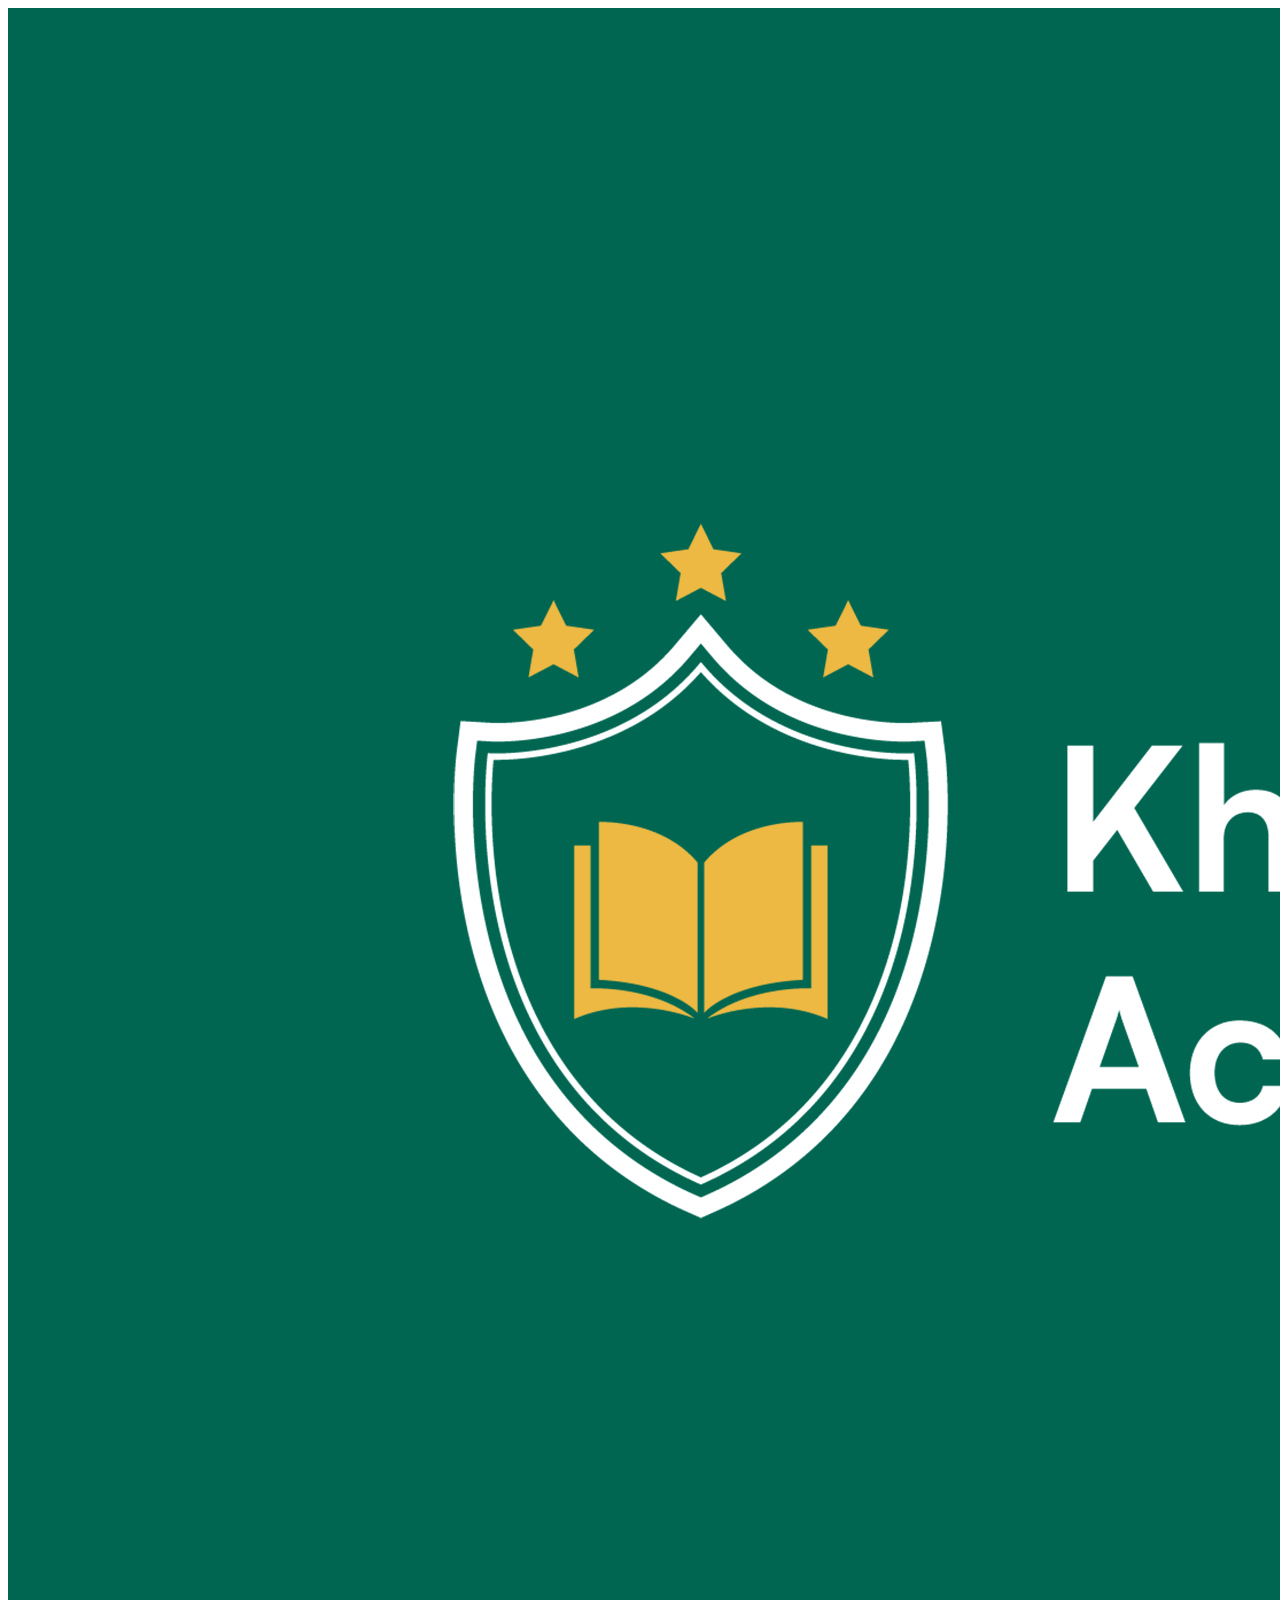
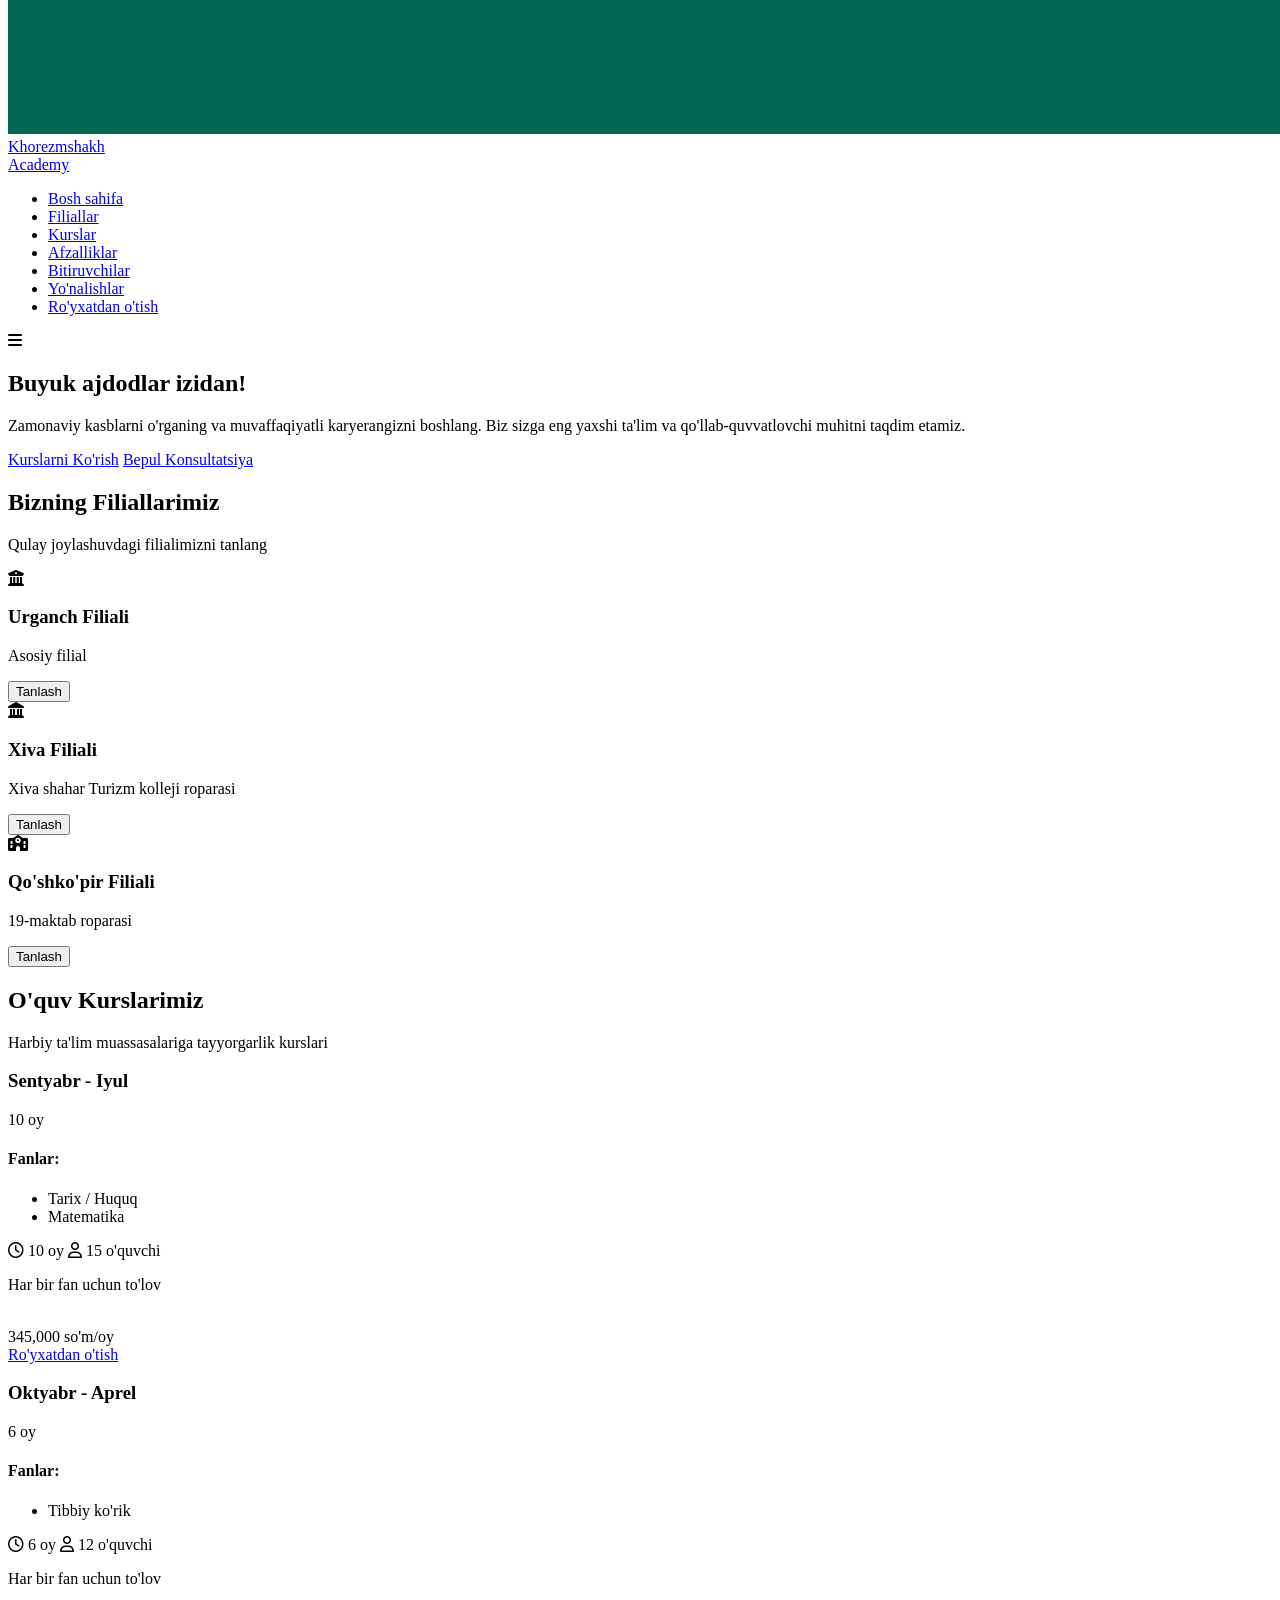
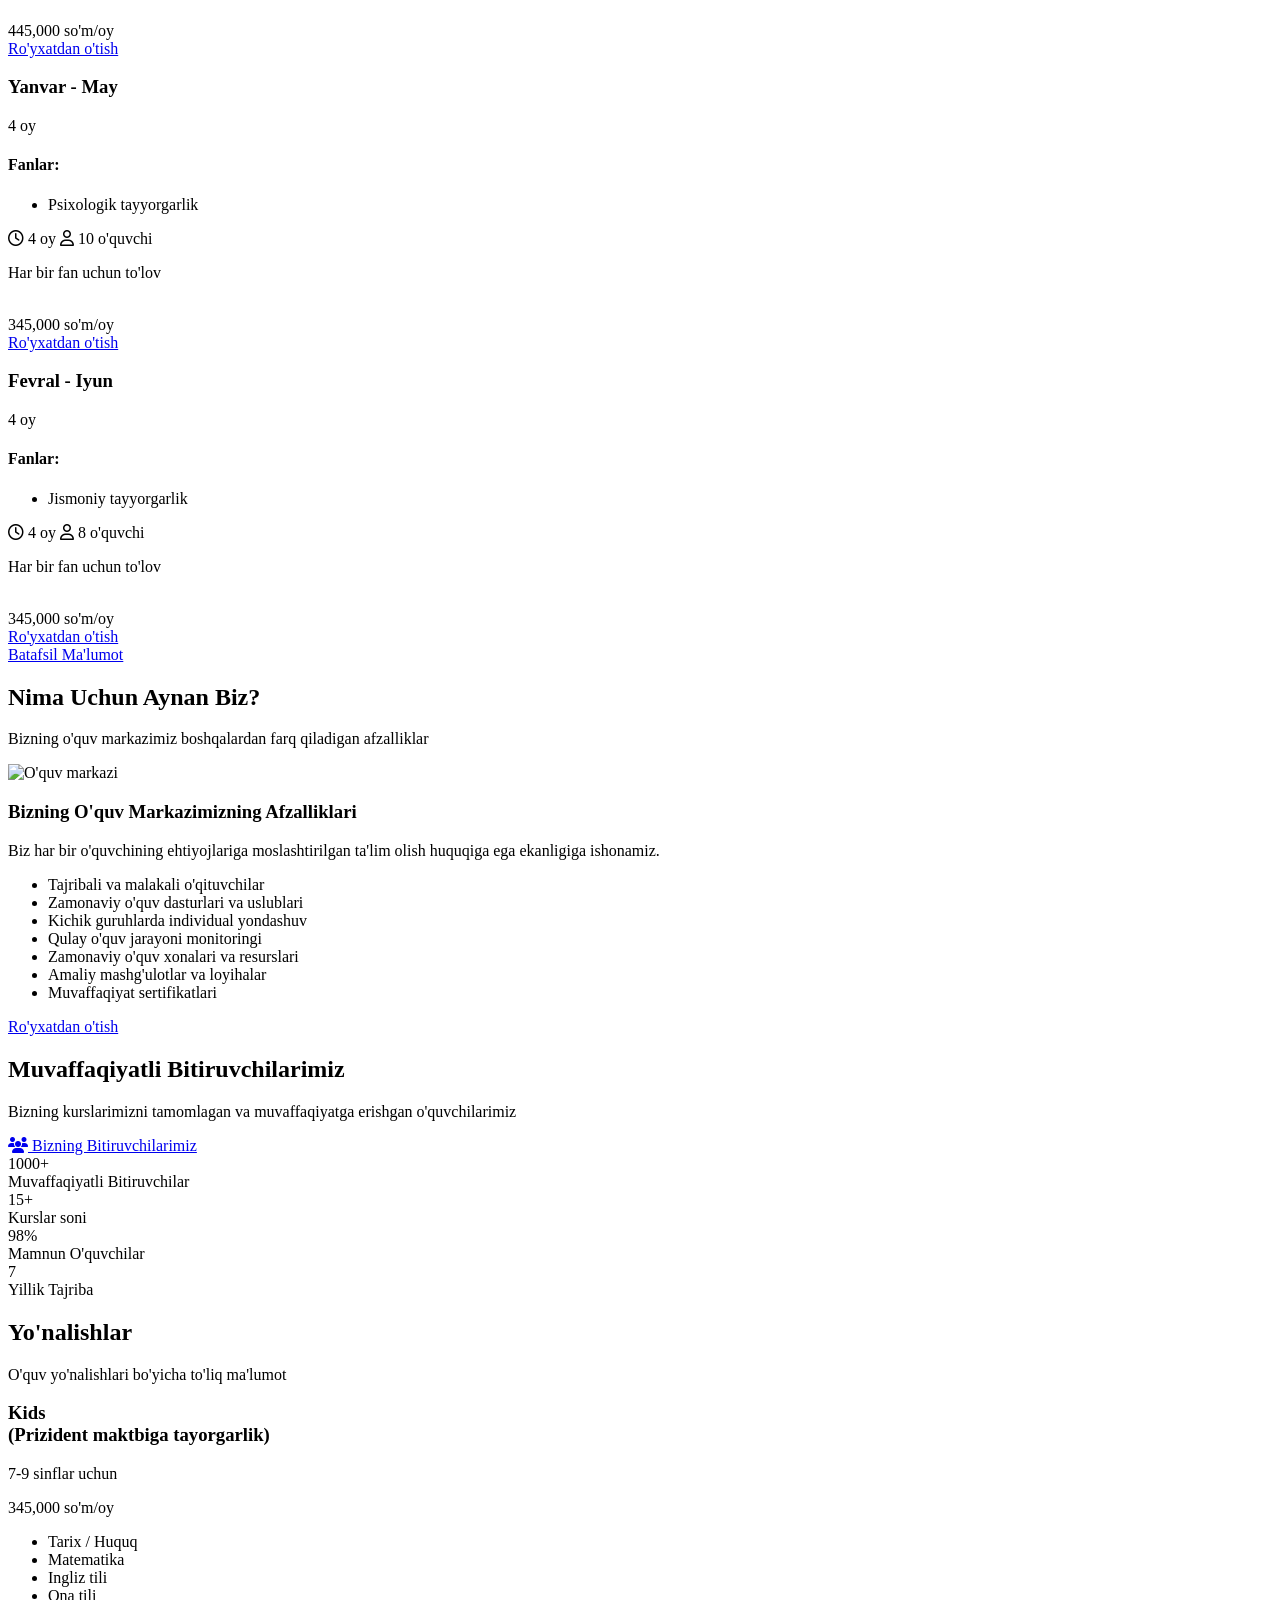
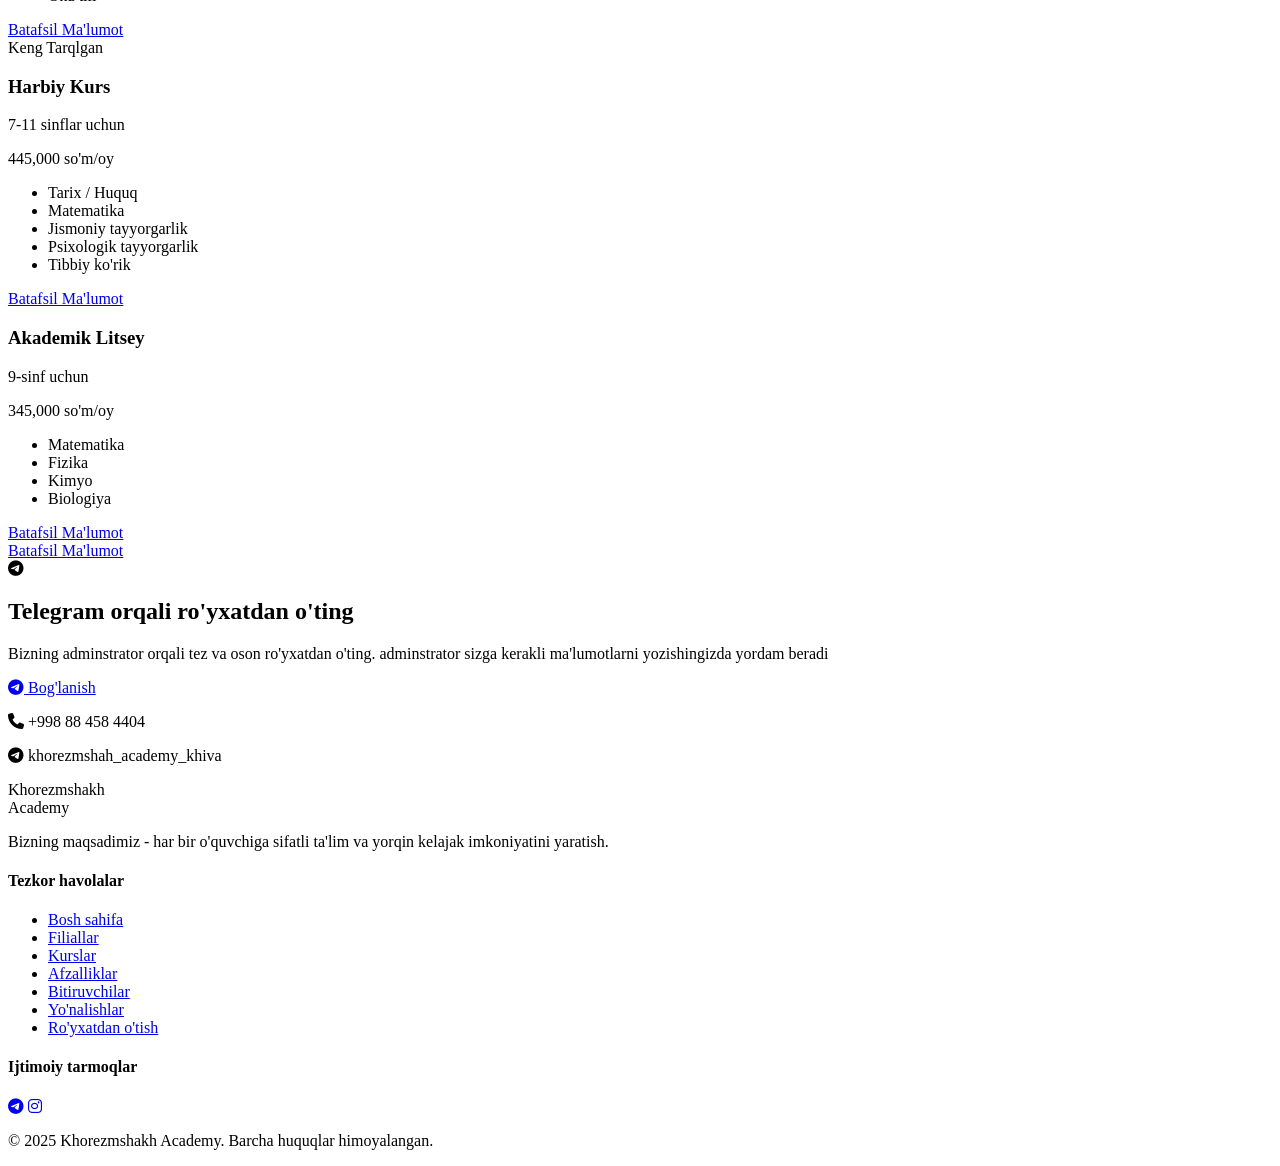
==== commit a2eb8f47: "CSS va JS bilan bog'liq muomalar tuzatildi" ====
--- a/index.html
+++ b/index.html
@@ -4,7 +4,7 @@
     <meta charset="UTF-8">
     <meta name="viewport" content="width=device-width, initial-scale=1.0">
     <title>Khorezmshakh Academy - Zamonaviy Ta'lim Markazi</title>
-    <link rel="stylesheet" href="style.css">
+    <link rel="stylesheet" href="/Khorezmshox/style.css">
     <link rel="stylesheet" href="https://cdnjs.cloudflare.com/ajax/libs/font-awesome/6.4.0/css/all.min.css">
 </head>
 <body>
@@ -387,7 +387,7 @@
         </div>
     </footer>
 
-    <script src="script.js">
+    <script src="/Khorezmshox/script.js">
     </script>
 </body>
 </html>
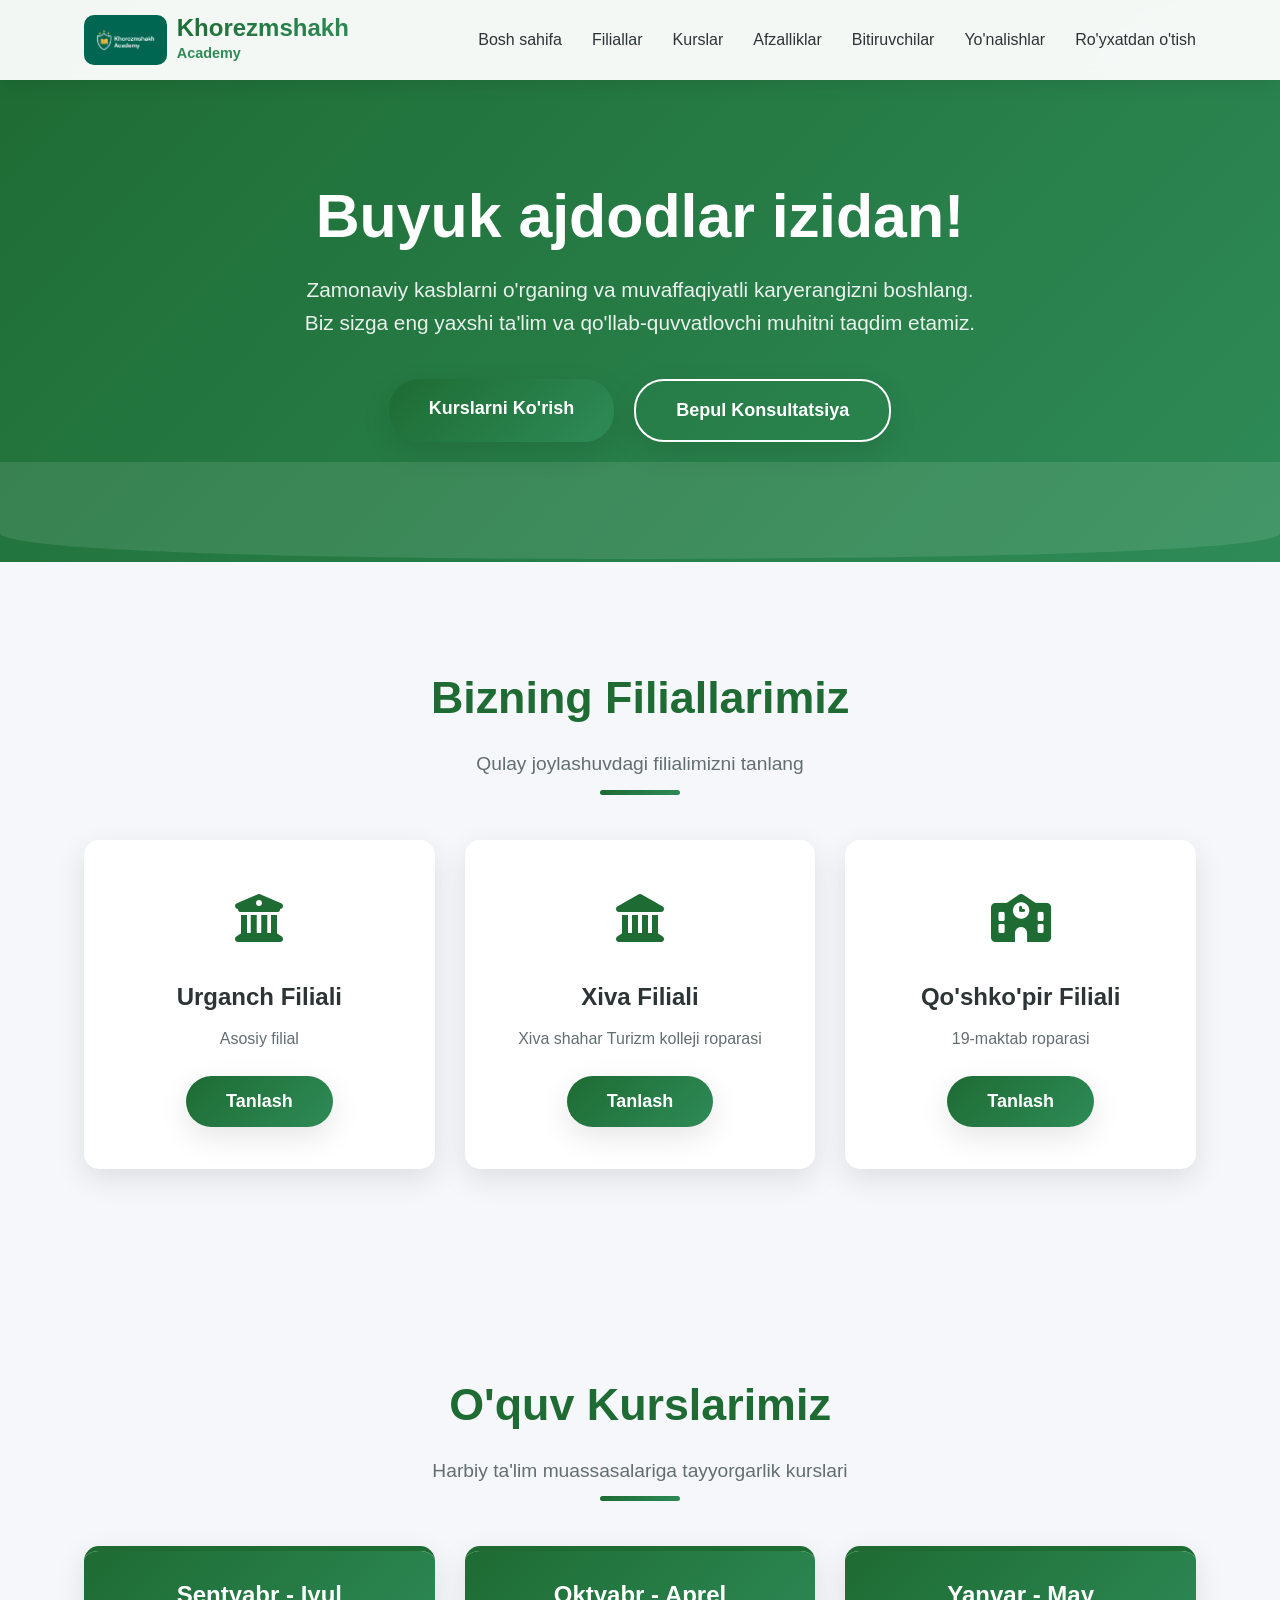
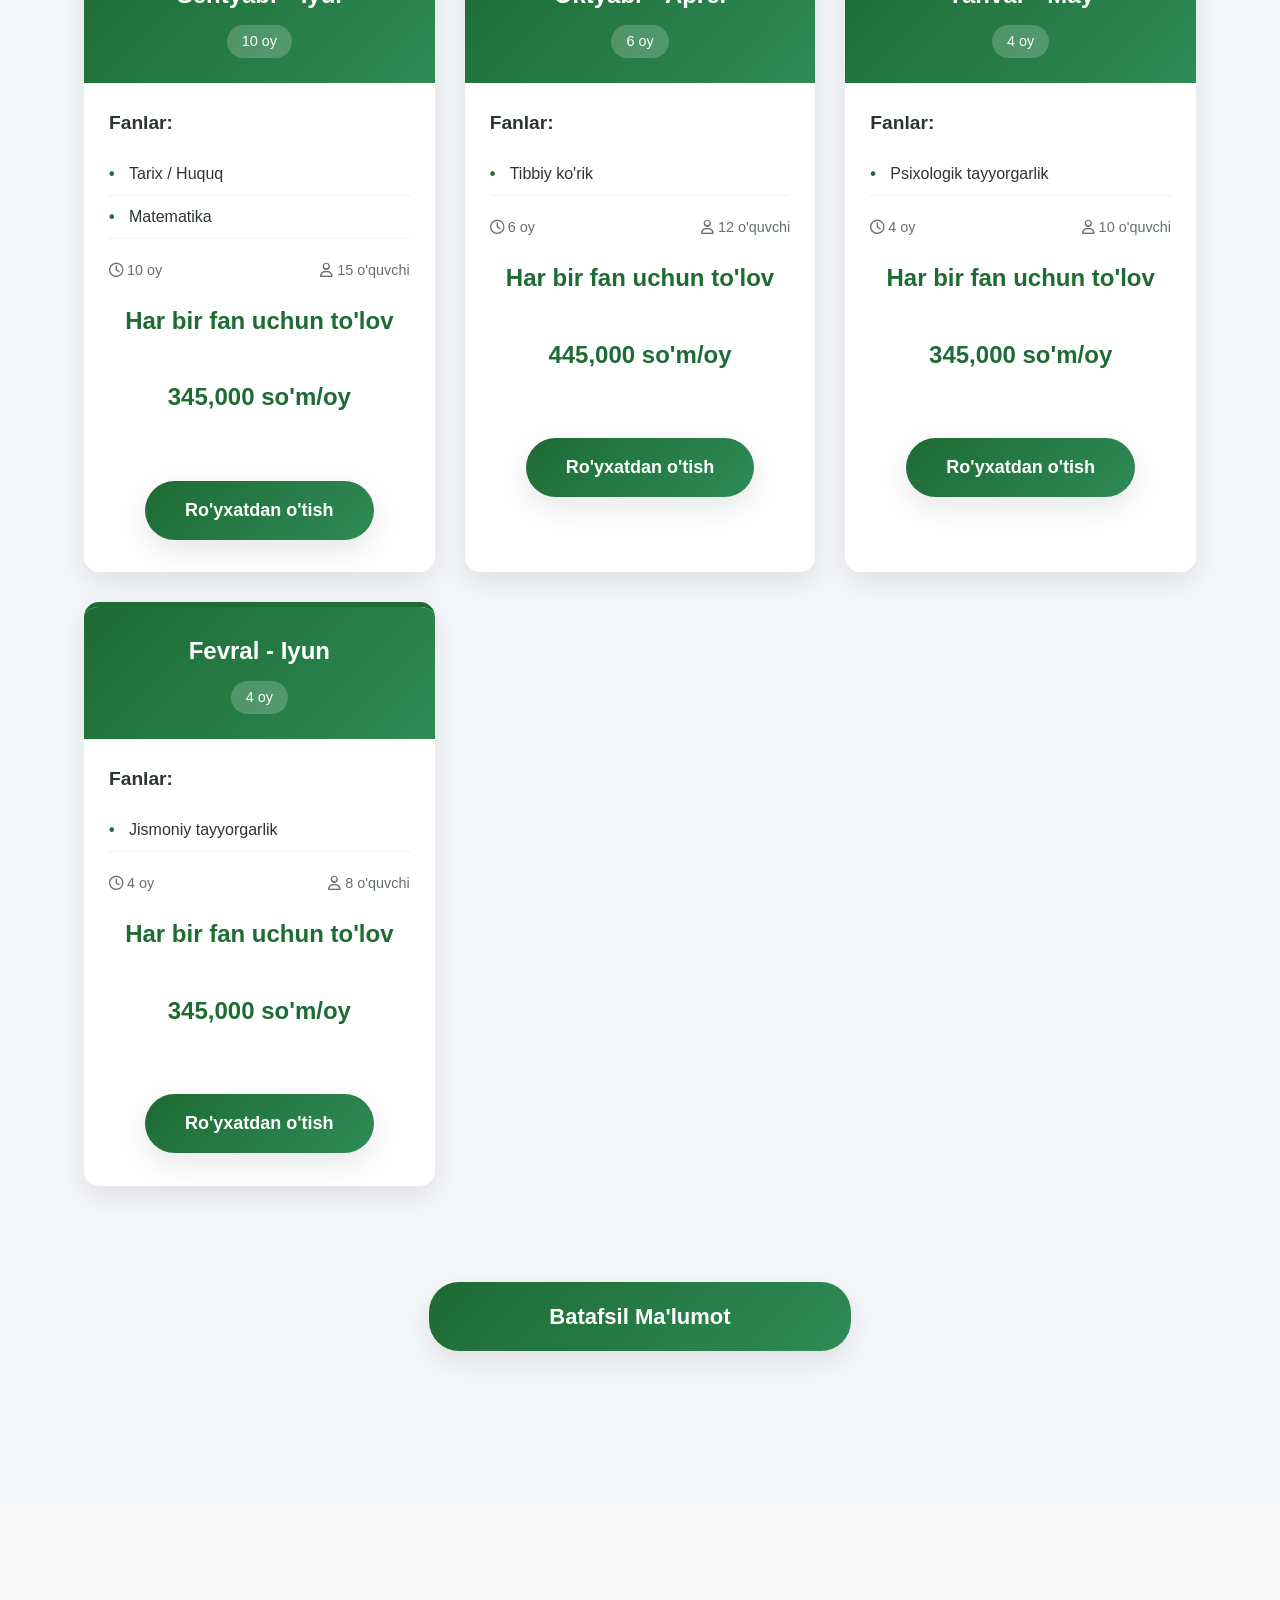
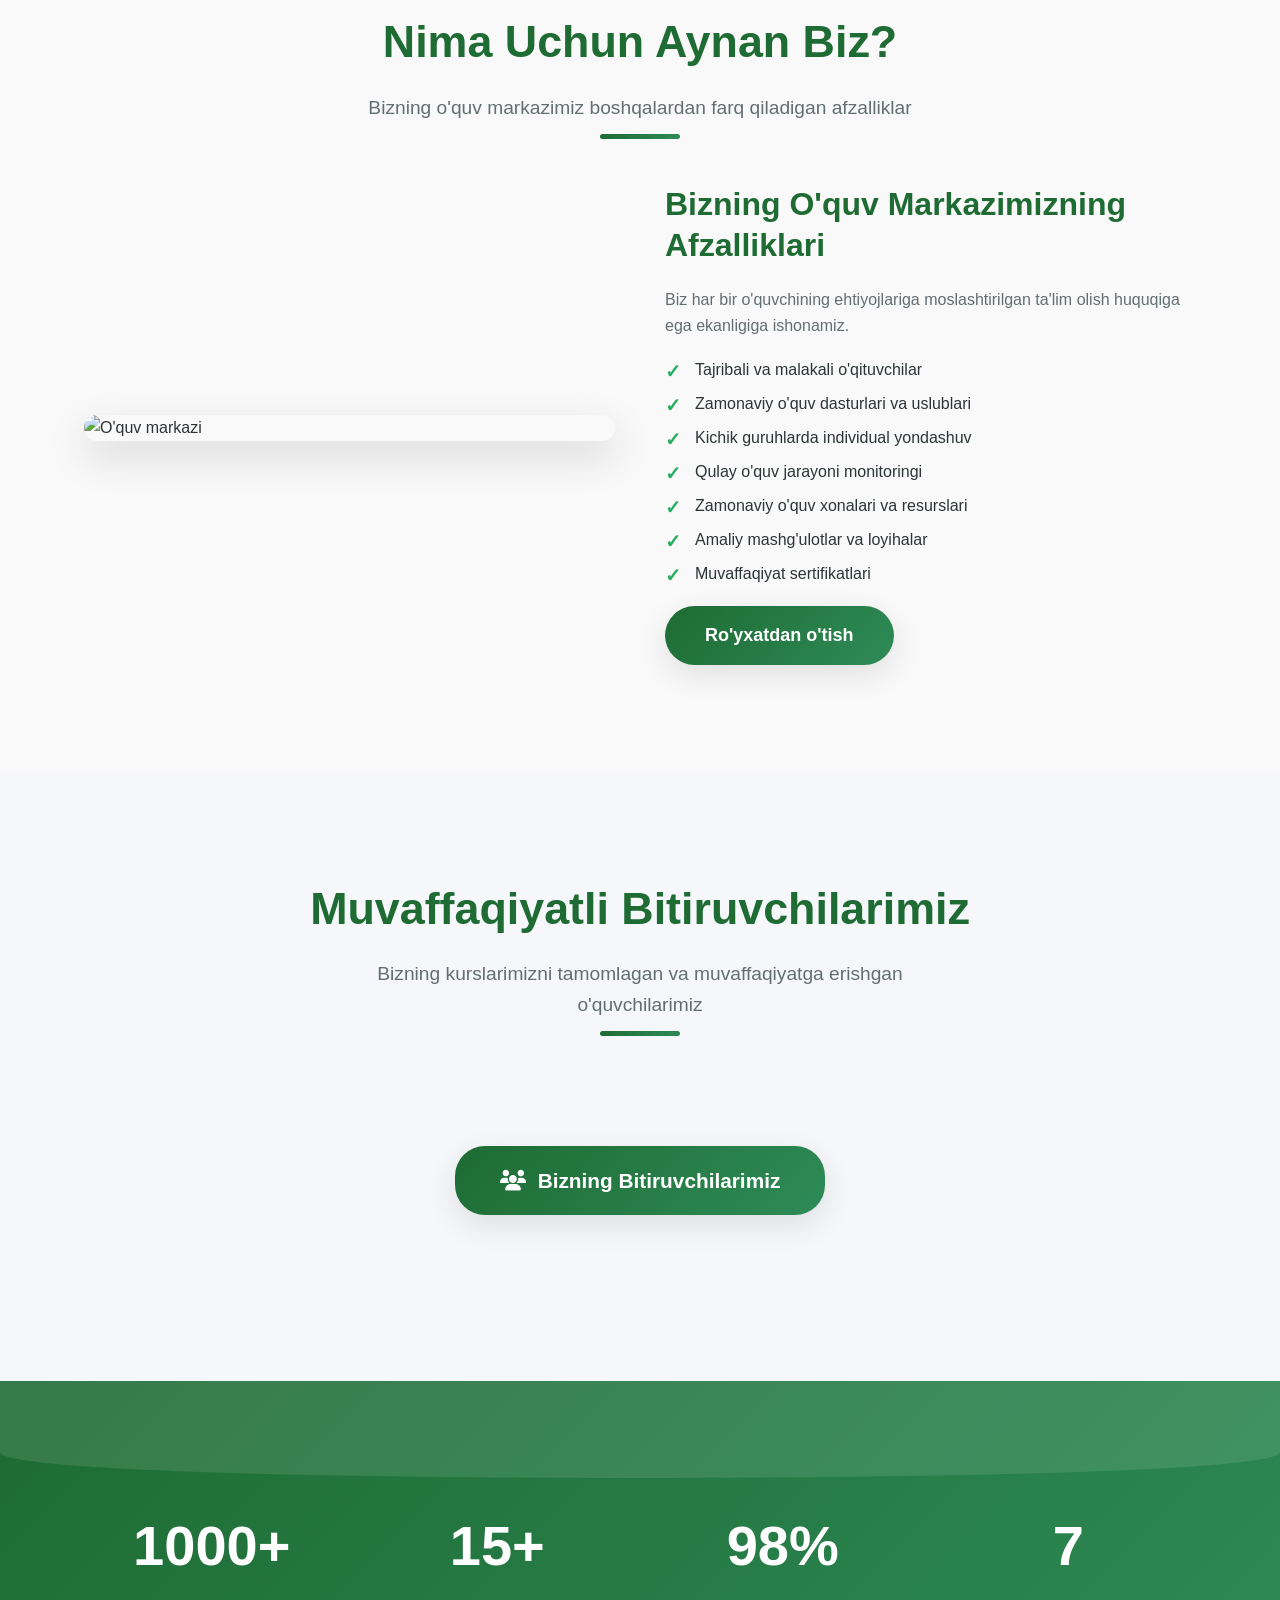
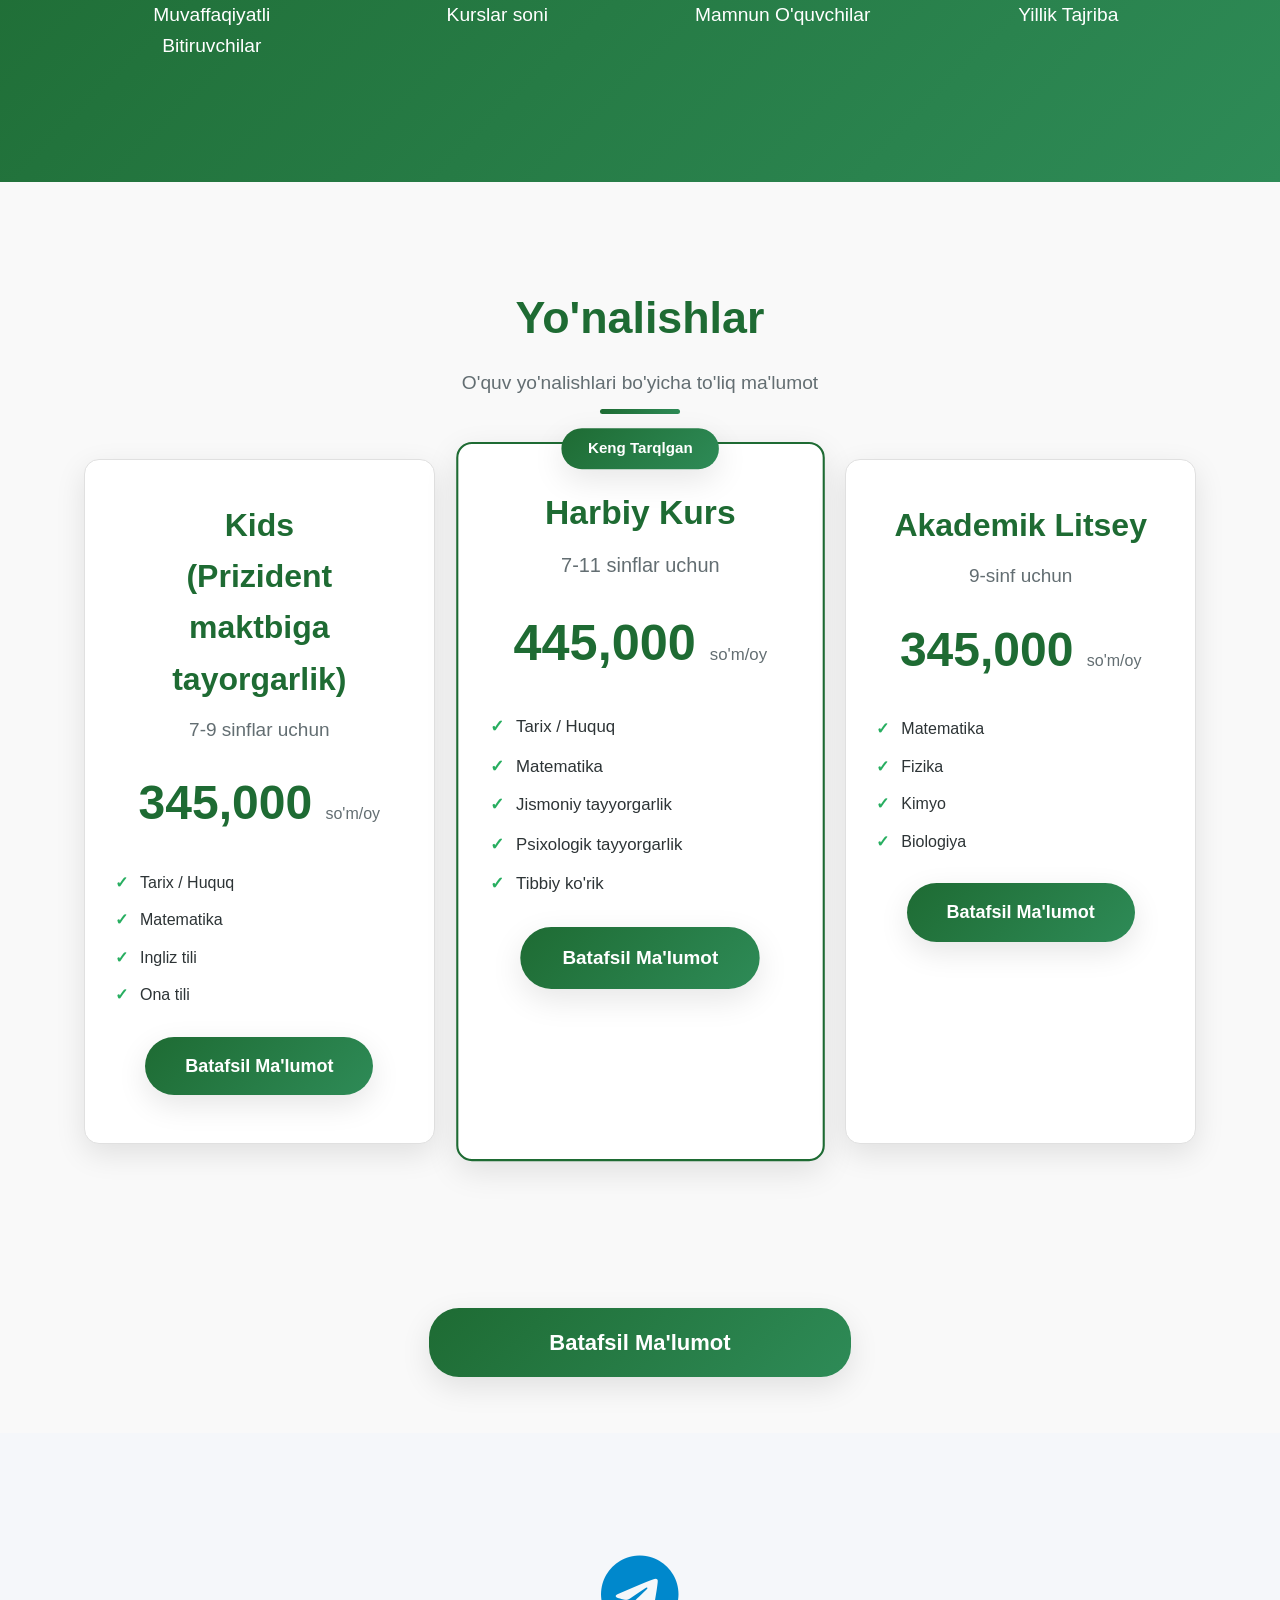
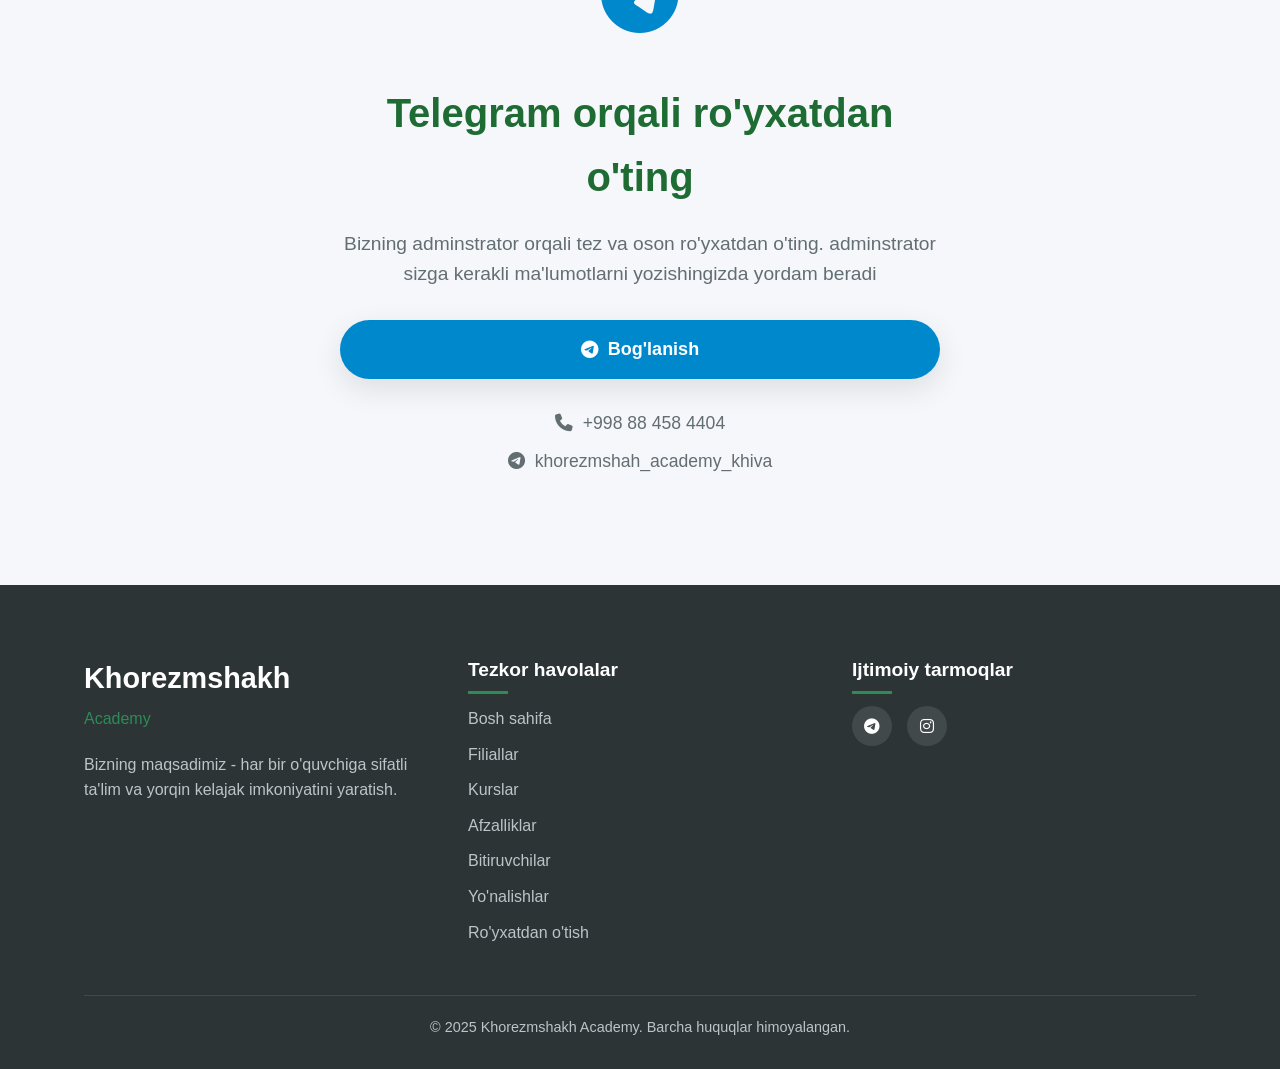
==== commit d30dff2b: "Qamchiliklar tog'irlandi" ====
--- a/index.html
+++ b/index.html
@@ -4,7 +4,7 @@
     <meta charset="UTF-8">
     <meta name="viewport" content="width=device-width, initial-scale=1.0">
     <title>Khorezmshakh Academy - Zamonaviy Ta'lim Markazi</title>
-    <link rel="stylesheet" href="/Khorezmshox/style.css">
+    <link rel="stylesheet" href="/style.css">
     <link rel="stylesheet" href="https://cdnjs.cloudflare.com/ajax/libs/font-awesome/6.4.0/css/all.min.css">
 </head>
 <body>
--- a/style.css
+++ b/style.css
@@ -0,0 +1,1427 @@
+/* Asosiy CSS fayli - Khorezmshakh Academy */
+:root {
+    --primary: #1e6b33;
+    --secondary: #2e8b57;
+    --accent: #c0392b;
+    --success: #27ae60;
+    --light: #f5f7fa;
+    --dark: #2d3436;
+    --text: #2d3436;
+    --text-light: #636e72;
+    --transition: all 0.3s ease;
+    --shadow: 0 10px 30px rgba(0,0,0,0.1);
+    --shadow-hover: 0 15px 40px rgba(0,0,0,0.15);
+    --gradient: linear-gradient(135deg, var(--primary) 0%, var(--secondary) 100%);
+}
+
+* {
+    margin: 0;
+    padding: 0;
+    box-sizing: border-box;
+    font-family: 'Poppins', 'Segoe UI', Tahoma, Geneva, Verdana, sans-serif;
+}
+
+html {
+    scroll-behavior: smooth;
+}
+
+body {
+    line-height: 1.6;
+    color: var(--text);
+    background-color: #f9f9f9;
+    overflow-x: hidden;
+}
+
+.container {
+    width: 90%;
+    max-width: 1200px;
+    margin: 0 auto;
+    padding: 0 20px;
+}
+
+section {
+    padding: 100px 0;
+}
+
+.section-title {
+    text-align: center;
+    margin-bottom: 60px;
+    position: relative;
+}
+
+.section-title h2 {
+    font-size: 2.8rem;
+    color: var(--primary);
+    margin-bottom: 15px;
+    font-weight: 700;
+}
+
+.section-title p {
+    font-size: 1.2rem;
+    color: var(--text-light);
+    max-width: 600px;
+    margin: 0 auto;
+}
+
+.section-title::after {
+    content: '';
+    position: absolute;
+    width: 80px;
+    height: 5px;
+    background: var(--gradient);
+    bottom: -15px;
+    left: 50%;
+    transform: translateX(-50%);
+    border-radius: 5px;
+}
+.p{
+    margin-top: 3rem;
+}
+.btn {
+    display: inline-block;
+    padding: 14px 32px;
+    background: var(--gradient);
+    color: white;
+    border: none;
+    border-radius: 50px;
+    cursor: pointer;
+    text-decoration: none;
+    font-weight: 600;
+    transition: var(--transition);
+    box-shadow: var(--shadow);
+    text-align: center;
+    position: relative;
+    position: relative;
+  padding: 15px 40px;
+  border: none;
+  border-radius: 30px;
+  color: white;
+  font-size: 18px;
+  cursor: pointer;
+  transition: all 0.3s ease;
+  overflow: hidden;
+}
+.b{
+    text-align: center;
+   margin-top: 4rem;
+}
+.a{
+     margin-top: 6rem;
+}
+.btn:hover {
+    transform: translateY(-5px);
+    box-shadow: var(--shadow-hover);
+}
+
+.btn-outline {
+    background: transparent;
+    border: 2px solid white;
+    color: white;
+}
+
+.btn-outline:hover {
+    background: white;
+    color: var(--primary);
+}
+
+.btn-telegram {
+    background: #0088cc;
+    display: flex;
+    align-items: center;
+    justify-content: center;
+    gap: 10px;
+}
+
+.btn-telegram:hover {
+    background: #0077b5;
+    color: white;
+}
+
+.btn-large {
+    padding: 18px 45px;
+    font-size: 1.3rem;
+    display: inline-flex;
+    align-items: center;
+    gap: 12px;
+}
+
+/* Header va Navigation */
+header {
+    background: rgba(255, 255, 255, 0.95);
+    backdrop-filter: blur(10px);
+    box-shadow: 0 2px 20px rgba(0,0,0,0.1);
+    position: fixed;
+    width: 100%;
+    top: 0;
+    z-index: 1000;
+    transition: var(--transition);
+}
+
+.navbar {
+    display: flex;
+    justify-content: space-between;
+    align-items: center;
+    padding: 15px 0;
+}
+
+.logo-container {
+    display: flex;
+    align-items: center;
+    text-decoration: none;
+}
+
+.logo-img {
+    height: 50px;
+    margin-right: 10px;
+    border-radius: 10px;
+}
+
+.logo-text {
+    display: flex;
+    flex-direction: column;
+}
+
+.logo-main {
+    font-size: 1.5rem;
+    font-weight: 700;
+    background: var(--gradient);
+    -webkit-background-clip: text;
+    -webkit-text-fill-color: transparent;
+    line-height: 1.1;
+}
+
+.logo-sub {
+    font-size: 0.9rem;
+    color: var(--secondary);
+    font-weight: 600;
+}
+
+.nav-links {
+    display: flex;
+    list-style: none;
+}
+
+.nav-links li {
+    margin-left: 30px;
+}
+
+.nav-links a {
+    text-decoration: none;
+    color: var(--text);
+    font-weight: 500;
+    transition: var(--transition);
+    position: relative;
+}
+
+.nav-links a:hover {
+    color: var(--primary);
+}
+
+.nav-links a::after {
+    content: '';
+    position: absolute;
+    width: 0;
+    height: 3px;
+    background: var(--gradient);
+    bottom: -5px;
+    left: 0;
+    transition: var(--transition);
+    border-radius: 3px;
+}
+
+.nav-links a:hover::after {
+    width: 100%;
+}
+
+.menu-toggle {
+    display: none;
+    font-size: 1.5rem;
+    cursor: pointer;
+    color: var(--text);
+}
+
+/* Hero bo'limi */
+.hero {
+    background: var(--gradient);
+    color: white;
+    padding: 180px 0 120px;
+    text-align: center;
+    position: relative;
+    overflow: hidden;
+}
+
+.hero::before {
+    content: '';
+    position: absolute;
+    top: 0;
+    left: 0;
+    width: 100%;
+    height: 100%;
+    background: url('data:image/svg+xml,<svg xmlns="http://www.w3.org/2000/svg" viewBox="0 0 1000 100" preserveAspectRatio="none"><path d="M500,97C126.7,96.3,0,84,0,71V0H1000V71C1000,84,873.3,96.3,500,97z" fill="rgba(255,255,255,0.1)"></path></svg>');
+    background-size: 100% 100px;
+    background-position: bottom;
+    background-repeat: no-repeat;
+}
+
+.hero-content h1 {
+    font-size: 3.8rem;
+    margin-bottom: 20px;
+    font-weight: 700;
+    line-height: 1.2;
+}
+
+.hero-content p {
+    font-size: 1.3rem;
+    max-width: 700px;
+    margin: 0 auto 40px;
+    opacity: 0.9;
+    line-height: 1.6;
+}
+
+.hero-btns {
+    display: flex;
+    justify-content: center;
+    gap: 20px;
+    flex-wrap: wrap;
+}
+
+/* Filiallar bo'limi */
+.branches {
+    background: var(--light);
+    padding: 100px 0;
+}
+
+.branches-container {
+    display: grid;
+    grid-template-columns: repeat(auto-fit, minmax(280px, 1fr));
+    gap: 30px;
+    margin-top: 50px;
+}
+
+.branch-card {
+    background: white;
+    padding: 40px 30px;
+    border-radius: 15px;
+    text-align: center;
+    box-shadow: var(--shadow);
+    transition: var(--transition);
+    border: 2px solid transparent;
+    position: relative;
+}
+
+.branch-card:hover {
+    transform: translateY(-10px);
+    box-shadow: var(--shadow-hover);
+    border-color: var(--primary);
+}
+
+.branch-card.selected {
+    border-color: var(--primary);
+    background: linear-gradient(135deg, white 0%, #f0f9f0 100%);
+    transform: scale(1.05);
+}
+
+.branch-icon {
+    font-size: 3rem;
+    color: var(--primary);
+    margin-bottom: 20px;
+}
+
+.branch-card h3 {
+    font-size: 1.5rem;
+    margin-bottom: 10px;
+    color: var(--dark);
+}
+
+.branch-card p {
+    color: var(--text-light);
+    margin-bottom: 25px;
+    line-height: 1.5;
+}
+
+/* Kurslar bo'limi */
+.courses {
+    background: var(--light);
+}
+
+.courses-container {
+    display: grid;
+    grid-template-columns: repeat(auto-fit, minmax(320px, 1fr));
+    gap: 30px;
+}
+
+.course-card {
+    background: white;
+    border-radius: 15px;
+    overflow: hidden;
+    box-shadow: var(--shadow);
+    transition: var(--transition);
+    border-top: 5px solid var(--primary);
+}
+
+.course-card:hover {
+    transform: translateY(-10px);
+    box-shadow: var(--shadow-hover);
+    border-top-color: var(--secondary);
+}
+
+.course-header {
+    background: var(--gradient);
+    color: white;
+    padding: 25px;
+    text-align: center;
+}
+
+.course-header h3 {
+    font-size: 1.5rem;
+    margin-bottom: 10px;
+}
+
+.course-duration {
+    background: rgba(255,255,255,0.2);
+    padding: 5px 15px;
+    border-radius: 20px;
+    font-size: 0.9rem;
+    display: inline-block;
+}
+
+.course-content {
+    padding: 25px;
+    
+}
+
+.course-content h4 {
+    font-size: 1.2rem;
+    margin-bottom: 15px;
+    color: var(--dark);
+}
+
+.course-content ul {
+    list-style: none;
+    margin-bottom: 20px;
+}
+
+.course-content li {
+    padding: 8px 0;
+    border-bottom: 1px solid #f0f0f0;
+    position: relative;
+    padding-left: 20px;
+}
+
+.course-content li:before {
+    content: '•';
+    position: absolute;
+    left: 0;
+    color: var(--primary);
+    font-weight: bold;
+}
+
+.course-meta {
+    display: flex;
+    justify-content: space-between;
+    margin-bottom: 20px;
+    font-size: 0.9rem;
+    color: var(--text-light);
+}
+
+.course-price {
+    font-size: 1.5rem;
+    font-weight: 700;
+    color: var(--primary);
+    margin-bottom: 20px;
+    text-align: center;
+}
+
+.course-price span {
+    font-size: 1rem;
+    color: var(--text-light);
+    font-weight: 400;
+}
+
+/* Afzalliklar bo'limi */
+.benefits-content {
+    display: flex;
+    align-items: center;
+    gap: 50px;
+}
+
+.benefits-img {
+    flex: 1;
+    border-radius: 15px;
+    overflow: hidden;
+    box-shadow: var(--shadow-hover);
+}
+
+.benefits-img img {
+    width: 100%;
+    height: auto;
+    display: block;
+    transition: var(--transition);
+}
+
+.benefits-img:hover img {
+    transform: scale(1.05);
+}
+
+.benefits-text {
+    flex: 1;
+}
+
+.benefits-text h3 {
+    font-size: 2rem;
+    margin-bottom: 20px;
+    color: var(--primary);
+    line-height: 1.3;
+}
+
+.benefits-text p {
+    margin-bottom: 20px;
+    color: var(--text-light);
+    line-height: 1.6;
+}
+
+.benefit-list {
+    list-style: none;
+    margin: 20px 0;
+}
+
+.benefit-list li {
+    margin-bottom: 10px;
+    padding-left: 30px;
+    position: relative;
+    line-height: 1.5;
+}
+
+.benefit-list li:before {
+    content: '✓';
+    position: absolute;
+    left: 0;
+    color: var(--success);
+    font-weight: bold;
+    font-size: 1.2rem;
+}
+
+/* Bitiruvchilar bo'limi */
+.graduates {
+    background: var(--light);
+    padding: 100px 0;
+    text-align: center;
+}
+
+.graduates-button-container {
+    display: flex;
+    justify-content: center;
+    align-items: center;
+    padding: 60px 0;
+    min-height: 200px;
+}
+
+/* Statistika bo'limi */
+.stats {
+    background: var(--gradient);
+    color: white;
+    text-align: center;
+    position: relative;
+    overflow: hidden;
+}
+
+.stats::before {
+    content: '';
+    position: absolute;
+    top: 0;
+    left: 0;
+    width: 100%;
+    height: 100%;
+    background: url('data:image/svg+xml,<svg xmlns="http://www.w3.org/2000/svg" viewBox="0 0 1000 100" preserveAspectRatio="none"><path d="M500,97C126.7,96.3,0,84,0,71V0H1000V71C1000,84,873.3,96.3,500,97z" fill="rgba(255,255,255,0.1)"></path></svg>');
+    background-size: 100% 100px;
+    background-position: top;
+    background-repeat: no-repeat;
+}
+
+.stats-container {
+    display: grid;
+    grid-template-columns: repeat(auto-fit, minmax(200px, 1fr));
+    gap: 30px;
+    position: relative;
+    z-index: 1;
+}
+
+.stat-item {
+    padding: 20px;
+}
+
+.stat-number {
+    font-size: 3.5rem;
+    font-weight: 700;
+    margin-bottom: 10px;
+    color: white;
+}
+
+.stat-text {
+    font-size: 1.2rem;
+}
+
+/* Yo'nalishlar bo'limi */
+.pricing-container {
+    display: grid;
+    grid-template-columns: repeat(auto-fit, minmax(300px, 1fr));
+    gap: 30px;
+}
+
+.pricing-card {
+    background: white;
+    border-radius: 15px;
+    padding: 40px 30px;
+    text-align: center;
+    box-shadow: var(--shadow);
+    transition: var(--transition);
+    position: relative;
+    border: 1px solid #e0e0e0;
+}
+
+.pricing-card:hover {
+    transform: translateY(-10px);
+    box-shadow: var(--shadow-hover);
+}
+
+.pricing-card.popular {
+    border: 2px solid var(--primary);
+    transform: scale(1.05);
+}
+
+.pricing-card.popular:hover {
+    transform: scale(1.05) translateY(-10px);
+}
+
+.popular-badge {
+    position: absolute;
+    top: -15px;
+    left: 50%;
+    transform: translateX(-50%);
+    background: var(--gradient);
+    color: white;
+    padding: 8px 25px;
+    border-radius: 20px;
+    font-size: 0.9rem;
+    font-weight: 600;
+    box-shadow: var(--shadow);
+}
+
+.pricing-header h3 {
+    font-size: 2rem;
+    margin-bottom: 10px;
+    color: #1e6b33;
+}
+.s{
+    padding: 17px 120px;
+    font-size: 22px;
+    margin-bottom: 3rem;
+}
+.pricing-header p {
+    color: var(--text-light);
+    margin-bottom: 10px;
+    font-size: 19px;
+}
+
+.price {
+    font-size: 3rem;
+    font-weight: 700;
+    color: var(--primary);
+    margin: 20px 0;
+    display: block;
+}
+
+.price span {
+    font-size: 1rem;
+    color: var(--text-light);
+    font-weight: 400;
+}
+
+.pricing-features {
+    list-style: none;
+    margin: 30px 0;
+}
+
+.pricing-features li {
+    margin-bottom: 15px;
+    padding-left: 25px;
+    position: relative;
+    text-align: left;
+    line-height: 1.4;
+}
+
+.pricing-features li:before {
+    content: '✓';
+    position: absolute;
+    left: 0;
+    color: var(--success);
+    font-weight: bold;
+}
+
+/* Telegram ro'yxatdan o'tish */
+.telegram-registration {
+    background: var(--light);
+    text-align: center;
+    padding: 100px 0;
+}
+
+.telegram-content {
+    max-width: 600px;
+    margin: 0 auto;
+}
+
+.telegram-icon {
+    font-size: 5rem;
+    color: #0088cc;
+    margin-bottom: 20px;
+}
+
+.telegram-content h2 {
+    font-size: 2.5rem;
+    margin-bottom: 20px;
+    color: var(--primary);
+}
+
+.telegram-content p {
+    font-size: 1.2rem;
+    margin-bottom: 30px;
+    color: var(--text-light);
+    line-height: 1.6;
+}
+
+.contact-info {
+    margin-top: 30px;
+    text-align: center;
+}
+
+.contact-info p {
+    margin-bottom: 10px;
+    font-size: 1.1rem;
+    display: flex;
+    align-items: center;
+    justify-content: center;
+    gap: 10px;
+}
+
+/* Footer */
+footer {
+    background: var(--dark);
+    color: white;
+    padding: 70px 0 30px;
+}
+
+.footer-content {
+    display: flex;
+    justify-content: space-between;
+    margin-bottom: 40px;
+    flex-wrap: wrap;
+    gap: 40px;
+}
+
+.footer-about {
+    flex: 1;
+    min-width: 300px;
+}
+
+.footer-logo {
+    display: flex;
+    flex-direction: column;
+    margin-bottom: 20px;
+}
+
+.footer-logo-main {
+    font-size: 1.8rem;
+    font-weight: 700;
+    margin-bottom: 5px;
+    color: white;
+}
+
+.footer-logo-sub {
+    font-size: 1rem;
+    color: var(--secondary);
+}
+
+.footer-about p {
+    color: #bdc3c7;
+    line-height: 1.6;
+}
+
+.footer-links {
+    flex: 1;
+    min-width: 200px;
+}
+
+.footer-links h4, .footer-social h4 {
+    font-size: 1.2rem;
+    margin-bottom: 20px;
+    position: relative;
+    color: white;
+}
+
+.footer-links h4::after, .footer-social h4::after {
+    content: '';
+    position: absolute;
+    width: 40px;
+    height: 3px;
+    background: var(--secondary);
+    bottom: -8px;
+    left: 0;
+}
+
+.footer-links ul {
+    list-style: none;
+}
+
+.footer-links li {
+    margin-bottom: 10px;
+}
+
+.footer-links a {
+    color: #bdc3c7;
+    text-decoration: none;
+    transition: var(--transition);
+    line-height: 1.5;
+}
+
+.footer-links a:hover {
+    color: white;
+}
+
+.footer-social {
+    flex: 1;
+    min-width: 200px;
+}
+
+.social-icons {
+    display: flex;
+    gap: 15px;
+}
+
+.social-icons a {
+    display: flex;
+    align-items: center;
+    justify-content: center;
+    width: 40px;
+    height: 40px;
+    background: rgba(255,255,255,0.1);
+    border-radius: 50%;
+    color: white;
+    text-decoration: none;
+    transition: var(--transition);
+}
+
+.social-icons a:hover {
+    background: var(--primary);
+    transform: translateY(-5px);
+}
+
+.copyright {
+    text-align: center;
+    padding-top: 20px;
+    border-top: 1px solid rgba(255,255,255,0.1);
+    color: #bdc3c7;
+    font-size: 0.9rem;
+}
+
+/* Bitiruvchilar sahifasi uchun uslublar */
+.filter-buttons {
+    display: flex;
+    justify-content: center;
+    gap: 15px;
+    margin-bottom: 50px;
+    flex-wrap: wrap;
+}
+
+.filter-btn {
+    padding: 12px 30px;
+    background: white;
+    border: 2px solid var(--primary);
+    color: var(--primary);
+    border-radius: 30px;
+    cursor: pointer;
+    transition: var(--transition);
+    font-weight: 600;
+    font-size: 1rem;
+}
+
+.filter-btn.active,
+.filter-btn:hover {
+    background: var(--gradient);
+    color: white;
+    border-color: transparent;
+}
+
+.section {
+    display: none;
+}
+
+.section.active {
+    display: block;
+}
+
+.graduates-container {
+    display: grid;
+    grid-template-columns: repeat(auto-fit, minmax(300px, 1fr));
+    gap: 30px;
+}
+
+.graduate-box {
+    background: white;
+    border-radius: 15px;
+    overflow: hidden;
+    box-shadow: var(--shadow);
+    transition: var(--transition);
+    border-top: 5px solid var(--primary);
+}
+
+.graduate-box:hover {
+    transform: translateY(-10px);
+    box-shadow: var(--shadow-hover);
+}
+
+.graduate-img {
+    width: 100%;
+    height: 250px;
+    object-fit: cover;
+}
+
+.graduate-info {
+    padding: 25px;
+}
+
+.graduate-info h3 {
+    font-size: 1.4rem;
+    margin-bottom: 10px;
+    color: var(--dark);
+}
+
+.graduate-info p {
+    color: var(--text-light);
+    margin-bottom: 10px;
+    line-height: 1.5;
+}
+
+.graduate-achievement {
+    background: var(--gradient);
+    color: white;
+    padding: 8px 20px;
+    border-radius: 20px;
+    font-size: 0.9rem;
+    display: inline-block;
+    margin-top: 10px;
+    font-weight: 600;
+}
+
+.back-home {
+    text-align: center;
+    margin-top: 50px;
+}
+
+/* Fanlar sahifasi uchun uslublar */
+.subjects-container {
+    display: grid;
+    grid-template-columns: repeat(auto-fit, minmax(350px, 1fr));
+    gap: 30px;
+    margin-bottom: 50px;
+}
+
+.subject-category {
+    background: white;
+    padding: 30px;
+    border-radius: 15px;
+    box-shadow: var(--shadow);
+    border-top: 5px solid var(--primary);
+    transition: var(--transition);
+}
+
+.subject-category:hover {
+    transform: translateY(-5px);
+    box-shadow: var(--shadow-hover);
+}
+
+.subject-category h2 {
+    color: var(--primary);
+    margin-bottom: 20px;
+    font-size: 1.5rem;
+}
+
+.subject-list {
+    display: grid;
+    gap: 10px;
+}
+
+.subject-item {
+    padding: 12px 20px;
+    background: var(--light);
+    border-radius: 8px;
+    border-left: 4px solid var(--primary);
+    font-weight: 500;
+    transition: var(--transition);
+}
+
+.subject-item:hover {
+    background: #e8f5e8;
+    transform: translateX(5px);
+}
+
+.education-types {
+    display: grid;
+    grid-template-columns: repeat(auto-fit, minmax(400px, 1fr));
+    gap: 30px;
+}
+
+.education-card {
+    background: white;
+    padding: 30px;
+    border-radius: 15px;
+    box-shadow: var(--shadow);
+    transition: var(--transition);
+}
+
+.education-card:hover {
+    transform: translateY(-5px);
+    box-shadow: var(--shadow-hover);
+}
+
+.education-card h3 {
+    color: var(--primary);
+    margin-bottom: 20px;
+    font-size: 1.4rem;
+}
+
+.required-subjects h4 {
+    color: var(--secondary);
+    margin-bottom: 15px;
+    font-size: 1.1rem;
+}
+
+.required-subjects ul {
+    list-style: none;
+}
+
+.required-subjects li {
+    padding: 8px 0;
+    border-bottom: 1px solid #f0f0f0;
+    position: relative;
+    padding-left: 25px;
+    line-height: 1.4;
+}
+
+.required-subjects li:before {
+    content: '✓';
+    position: absolute;
+    left: 0;
+    color: var(--success);
+    font-weight: bold;
+}
+
+/* Animatsiyalar */
+@keyframes fadeInUp {
+    from {
+        opacity: 0;
+        transform: translateY(30px);
+    }
+    to {
+        opacity: 1;
+        transform: translateY(0);
+    }
+}
+
+.animate-in {
+    animation: fadeInUp 0.6s ease-out;
+}
+
+@keyframes loading {
+    0% { left: -100%; }
+    100% { left: 100%; }
+}
+
+.loading::after {
+    content: '';
+    position: absolute;
+    top: 0;
+    left: -100%;
+    width: 100%;
+    height: 100%;
+    background: linear-gradient(90deg, transparent, rgba(255,255,255,0.4), transparent);
+    animation: loading 1.5s infinite;
+}
+
+/* Responsiv dizayn */
+@media (max-width: 1200px) {
+    .container {
+        width: 95%;
+    }
+    
+    .hero-content h1 {
+        font-size: 3.2rem;
+    }
+}
+
+@media (max-width: 992px) {
+    .benefits-content {
+        flex-direction: column;
+        gap: 30px;
+    }
+    
+    .hero-content h1 {
+        font-size: 2.8rem;
+    }
+    
+    .pricing-card.popular {
+        transform: scale(1);
+    }
+    
+    .pricing-card.popular:hover {
+        transform: translateY(-10px);
+    }
+    
+    .courses-container,
+    .graduates-container,
+    .branches-container {
+        grid-template-columns: repeat(auto-fit, minmax(280px, 1fr));
+    }
+    
+    .section-title h2 {
+        font-size: 2.4rem;
+    }
+}
+
+@media (max-width: 768px) {
+    .menu-toggle {
+        display: block;
+    }
+    
+    .nav-links {
+        position: fixed;
+        top: 70px;
+        left: -100%;
+        width: 100%;
+        flex-direction: column;
+        background: white;
+        text-align: center;
+        transition: 0.3s;
+        box-shadow: 0 10px 10px rgba(0,0,0,0.1);
+        padding: 20px 0;
+        z-index: 999;
+    }
+    
+    .nav-links.active {
+        left: 0;
+    }
+    
+    .nav-links li {
+        margin: 15px 0;
+    }
+    
+    .hero-btns {
+        flex-direction: column;
+        align-items: center;
+        gap: 15px;
+    }
+    
+    .hero-btns .btn {
+        width: 250px;
+        margin-bottom: 10px;
+    }
+    
+    .footer-content {
+        flex-direction: column;
+        gap: 30px;
+    }
+    
+    .filter-buttons {
+        gap: 10px;
+    }
+    
+    .filter-btn {
+        padding: 10px 20px;
+        font-size: 0.9rem;
+    }
+    
+    .branches-container,
+    .education-types {
+        grid-template-columns: 1fr;
+    }
+    
+    .subjects-container {
+        grid-template-columns: 1fr;
+    }
+    
+    .hero {
+        padding: 150px 0 80px;
+    }
+    
+    .hero-content h1 {
+        font-size: 2.4rem;
+    }
+    
+    .hero-content p {
+        font-size: 1.1rem;
+    }
+    
+    section {
+        padding: 80px 0;
+    }
+}
+
+@media (max-width: 576px) {
+    .section-title h2 {
+        font-size: 2rem;
+    }
+    
+    .hero-content h1 {
+        font-size: 2rem;
+    }
+    
+    .course-content h3,
+    .graduate-info h3,
+    .pricing-header h3 {
+        font-size: 1.2rem;
+    }
+    
+    .benefits-text h3 {
+        font-size: 1.5rem;
+    }
+    
+    .telegram-content h2 {
+        font-size: 2rem;
+    }
+    
+    .btn-large {
+        padding: 15px 30px;
+        font-size: 1.1rem;
+    }
+    
+    .container {
+        width: 95%;
+        padding: 0 15px;
+    }
+    
+    section {
+        padding: 60px 0;
+    }
+    
+    .price {
+        font-size: 2.5rem;
+    }
+    
+    .price span {
+        font-size: 0.9rem;
+    }
+    
+    .stat-number {
+        font-size: 2.8rem;
+    }
+    
+    .stat-text {
+        font-size: 1rem;
+    }
+}
+
+@media (max-width: 400px) {
+    .container {
+        width: 100%;
+        padding: 0 10px;
+    }
+    
+    .btn {
+        padding: 12px 25px;
+        font-size: 0.9rem;
+    }
+    
+    .section-title h2 {
+        font-size: 1.8rem;
+    }
+    
+    .hero-content h1 {
+        font-size: 1.8rem;
+    }
+    
+    .courses-container,
+    .graduates-container,
+    .branches-container {
+        grid-template-columns: 1fr;
+    }
+}
+
+/* Dark tema */
+.dark-theme {
+    --light: #2c3e50;
+    --dark: #ecf0f1;
+    --text: #ecf0f1;
+    --text-light: #bdc3c7;
+    background-color: #1a2530;
+    color: var(--text);
+}
+
+.dark-theme header {
+    background: #2c3e50;
+    box-shadow: 0 2px 10px rgba(0,0,0,0.3);
+}
+
+.dark-theme .course-card,
+.dark-theme .graduate-card,
+.dark-theme .pricing-card,
+.dark-theme .branch-card,
+.dark-theme .subject-category,
+.dark-theme .education-card {
+    background: #34495e;
+    color: var(--text);
+}
+
+.dark-theme .courses,
+.dark-theme .graduates,
+.dark-theme .branches {
+    background: #2c3e50;
+}
+
+.dark-theme .filter-btn {
+    background: #34495e;
+    color: var(--text);
+    border-color: var(--primary);
+}
+
+.dark-theme .filter-btn.active,
+.dark-theme .filter-btn:hover {
+    background: var(--gradient);
+    color: white;
+    border-color: transparent;
+}
+
+.dark-theme .subject-item {
+    background: #2c3e50;
+    border-left-color: var(--primary);
+}
+
+.dark-theme .subject-item:hover {
+    background: #3a506b;
+}
+
+.dark-theme .required-subjects li {
+    border-bottom-color: #4a5f7a;
+}
+
+/* Tema almashish tugmasi */
+.theme-toggle {
+    background: none;
+    border: none;
+    color: var(--text);
+    font-size: 1.2rem;
+    cursor: pointer;
+    margin-left: 15px;
+    padding: 5px 10px;
+    border-radius: 5px;
+    transition: var(--transition);
+}
+
+.theme-toggle:hover {
+    background: rgba(0,0,0,0.05);
+}
+
+.dark-theme .theme-toggle:hover {
+    background: rgba(255,255,255,0.1);
+}
+
+/* Aksessuarlik */
+.sr-only {
+    position: absolute;
+    width: 1px;
+    height: 1px;
+    padding: 0;
+    margin: -1px;
+    overflow: hidden;
+    clip: rect(0, 0, 0, 0);
+    white-space: nowrap;
+    border: 0;
+}
+
+/* Focus ko'rsatkichlari */
+.btn:focus,
+.filter-btn:focus,
+.theme-toggle:focus {
+    outline: 2px solid var(--primary);
+    outline-offset: 2px;
+}
+
+/* Scrollbar */
+::-webkit-scrollbar {
+    width: 8px;
+}
+
+::-webkit-scrollbar-track {
+    background: #f1f1f1;
+}
+
+::-webkit-scrollbar-thumb {
+    background: var(--primary);
+    border-radius: 4px;
+}
+
+::-webkit-scrollbar-thumb:hover {
+    background: var(--secondary);
+}
+
+/* Selection */
+::selection {
+    background: var(--primary);
+    color: white;
+}
+
+::-moz-selection {
+    background: var(--primary);
+    color: white;
+}
+
+/* Print uslublari */
+@media print {
+    .navbar,
+    .hero-btns,
+    .theme-toggle,
+    .footer {
+        display: none;
+    }
+    
+    .hero {
+        padding: 50px 0;
+        background: white !important;
+        color: black !important;
+    }
+    
+    section {
+        padding: 30px 0;
+    }
+    
+    .price {
+        color: black !important;
+    }
+}
+
+/* High contrast rejim */
+@media (prefers-contrast: high) {
+    :root {
+        --primary: #000000;
+        --secondary: #333333;
+        --text: #000000;
+        --text-light: #666666;
+    }
+    
+    .btn {
+        border: 2px solid var(--primary);
+    }
+}
+
+/* Reduced motion */
+@media (prefers-reduced-motion: reduce) {
+    *,
+    *::before,
+    *::after {
+        animation-duration: 0.01ms !important;
+        animation-iteration-count: 1 !important;
+        transition-duration: 0.01ms !important;
+        scroll-behavior: auto !important;
+
+    }
+}
+
+/* CSS tugadi */
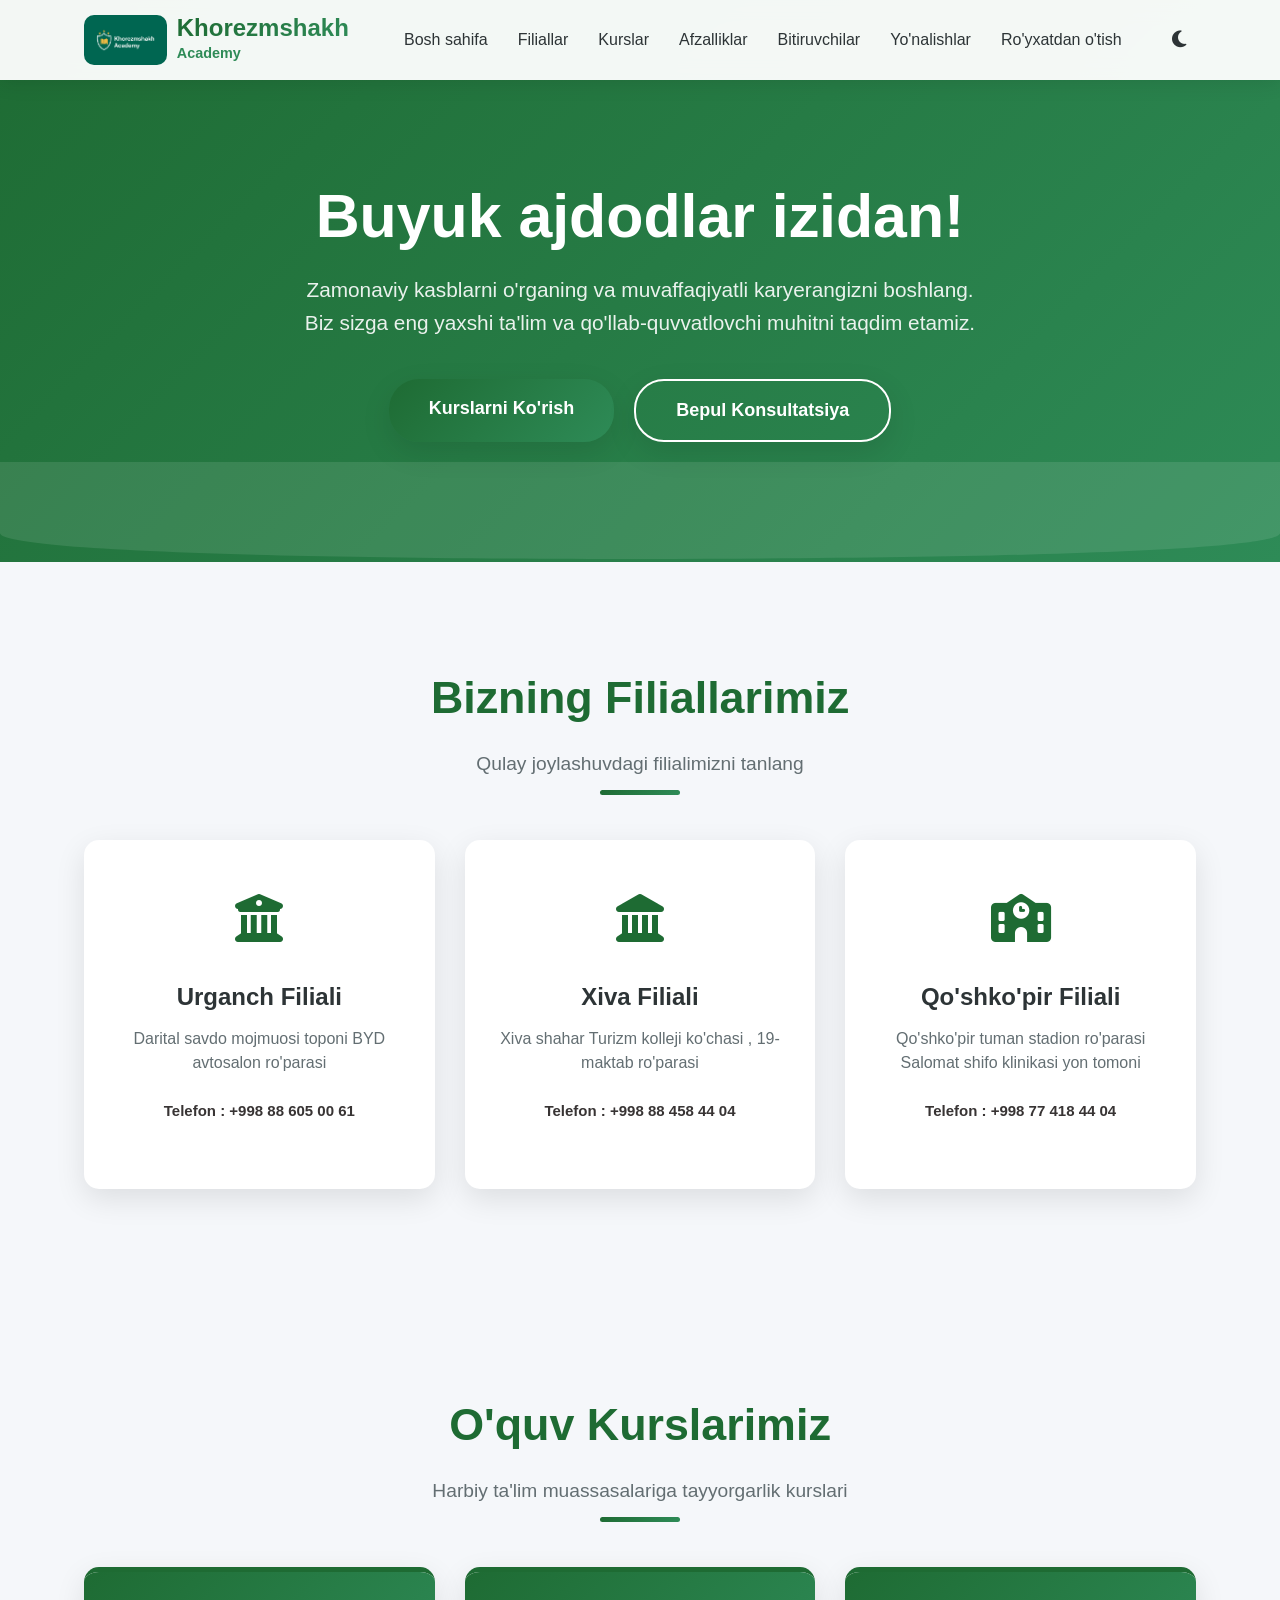
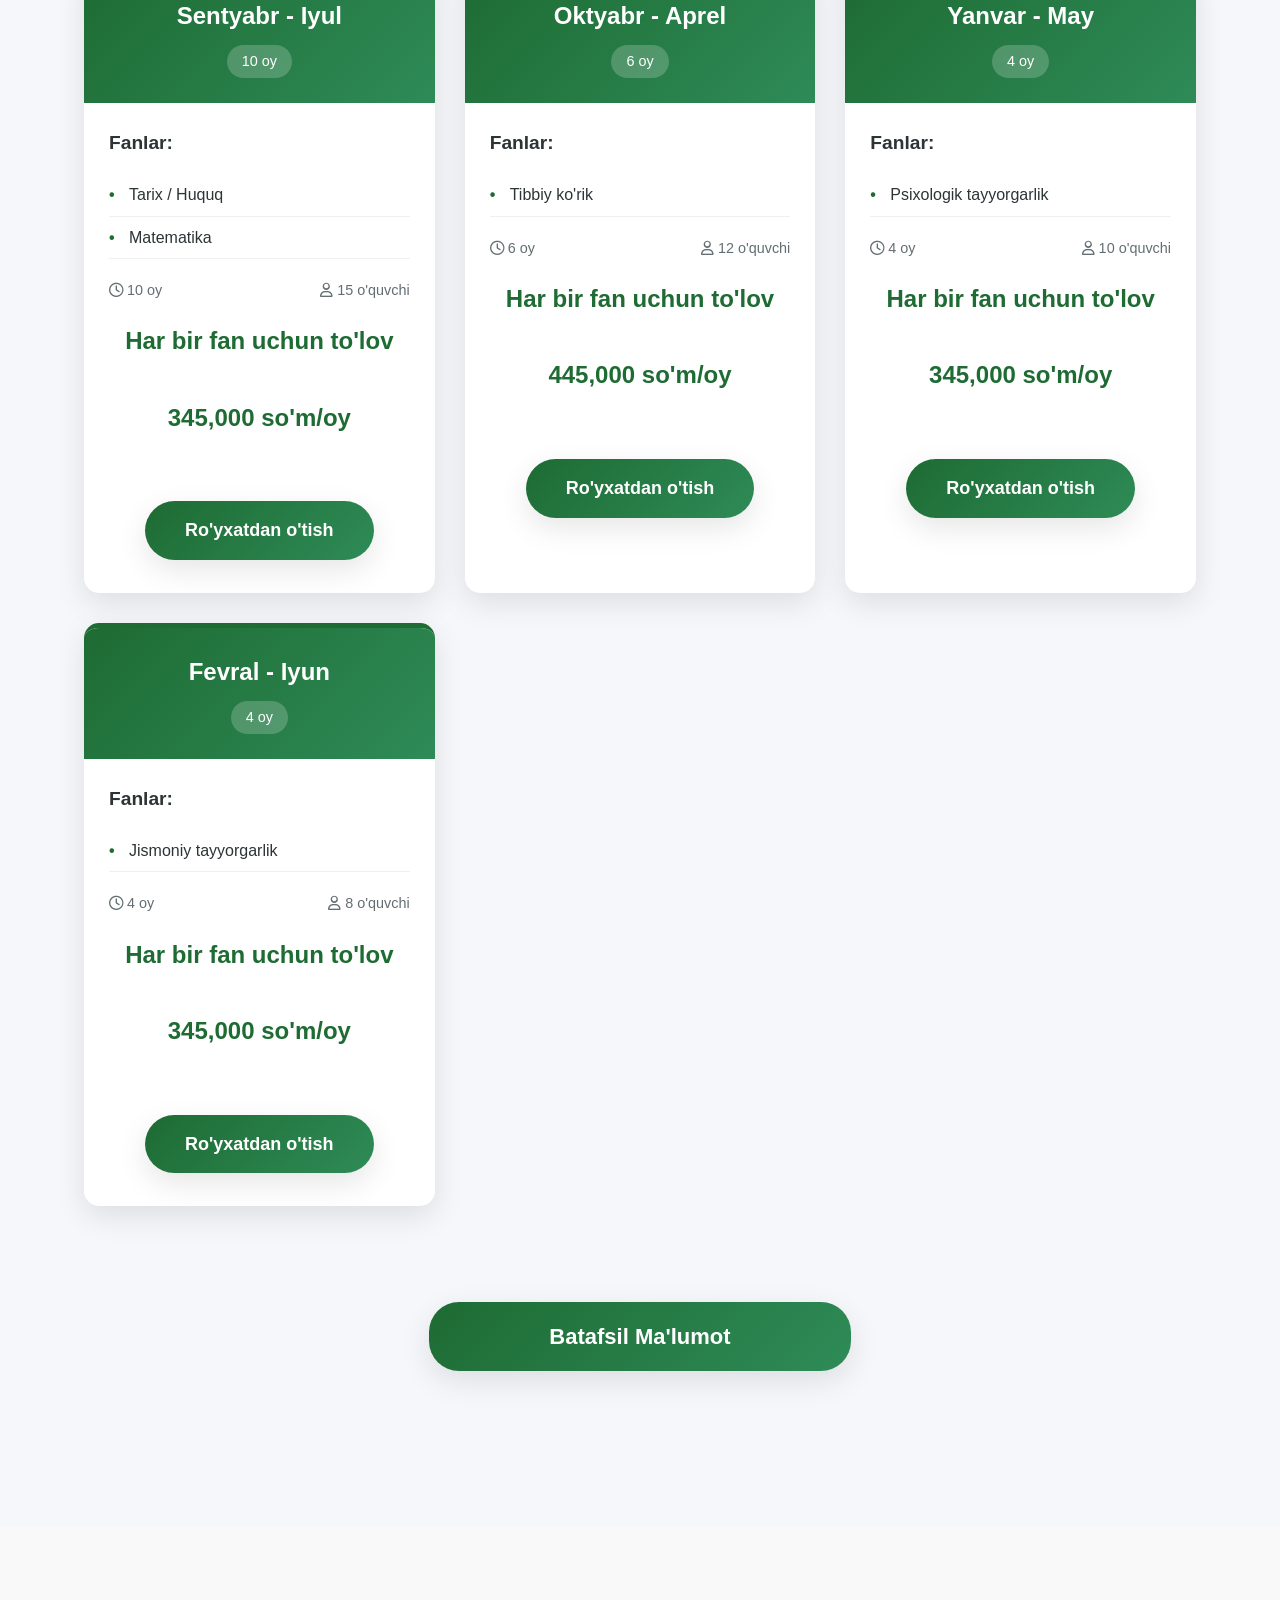
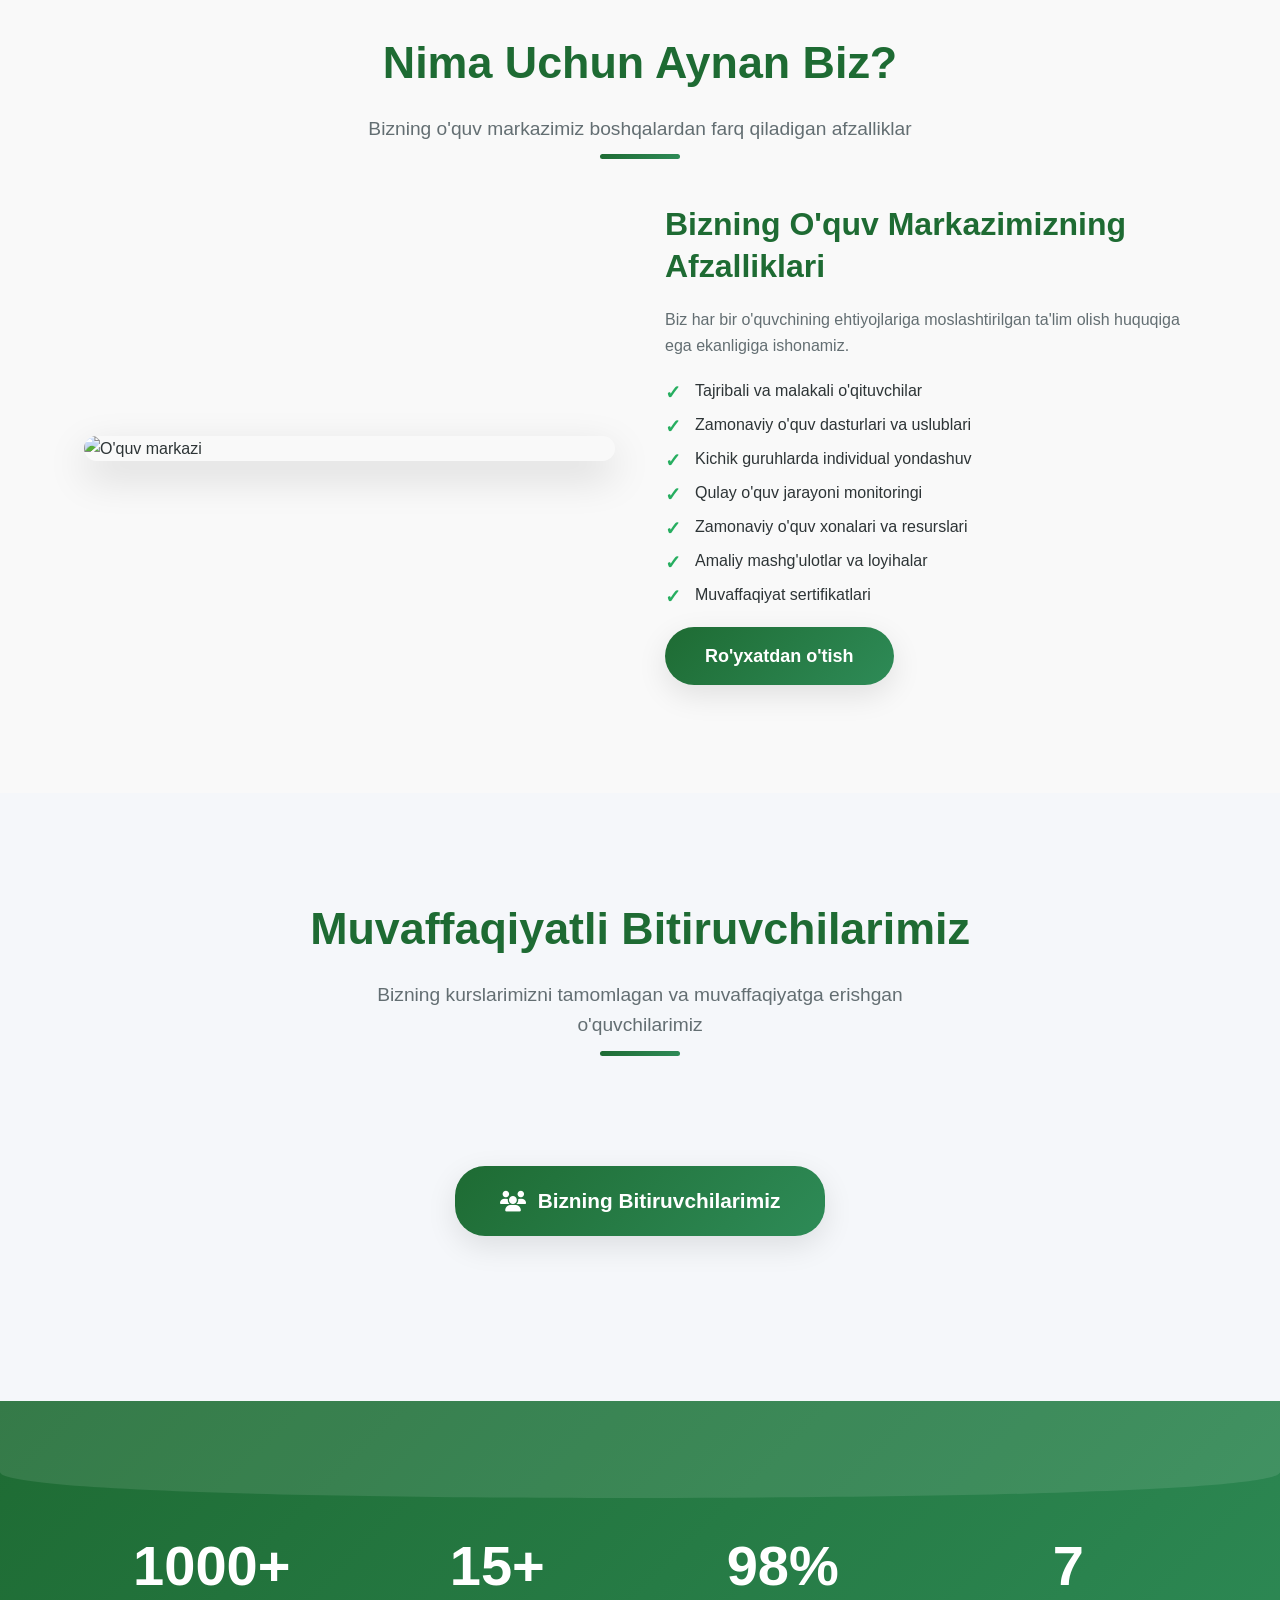
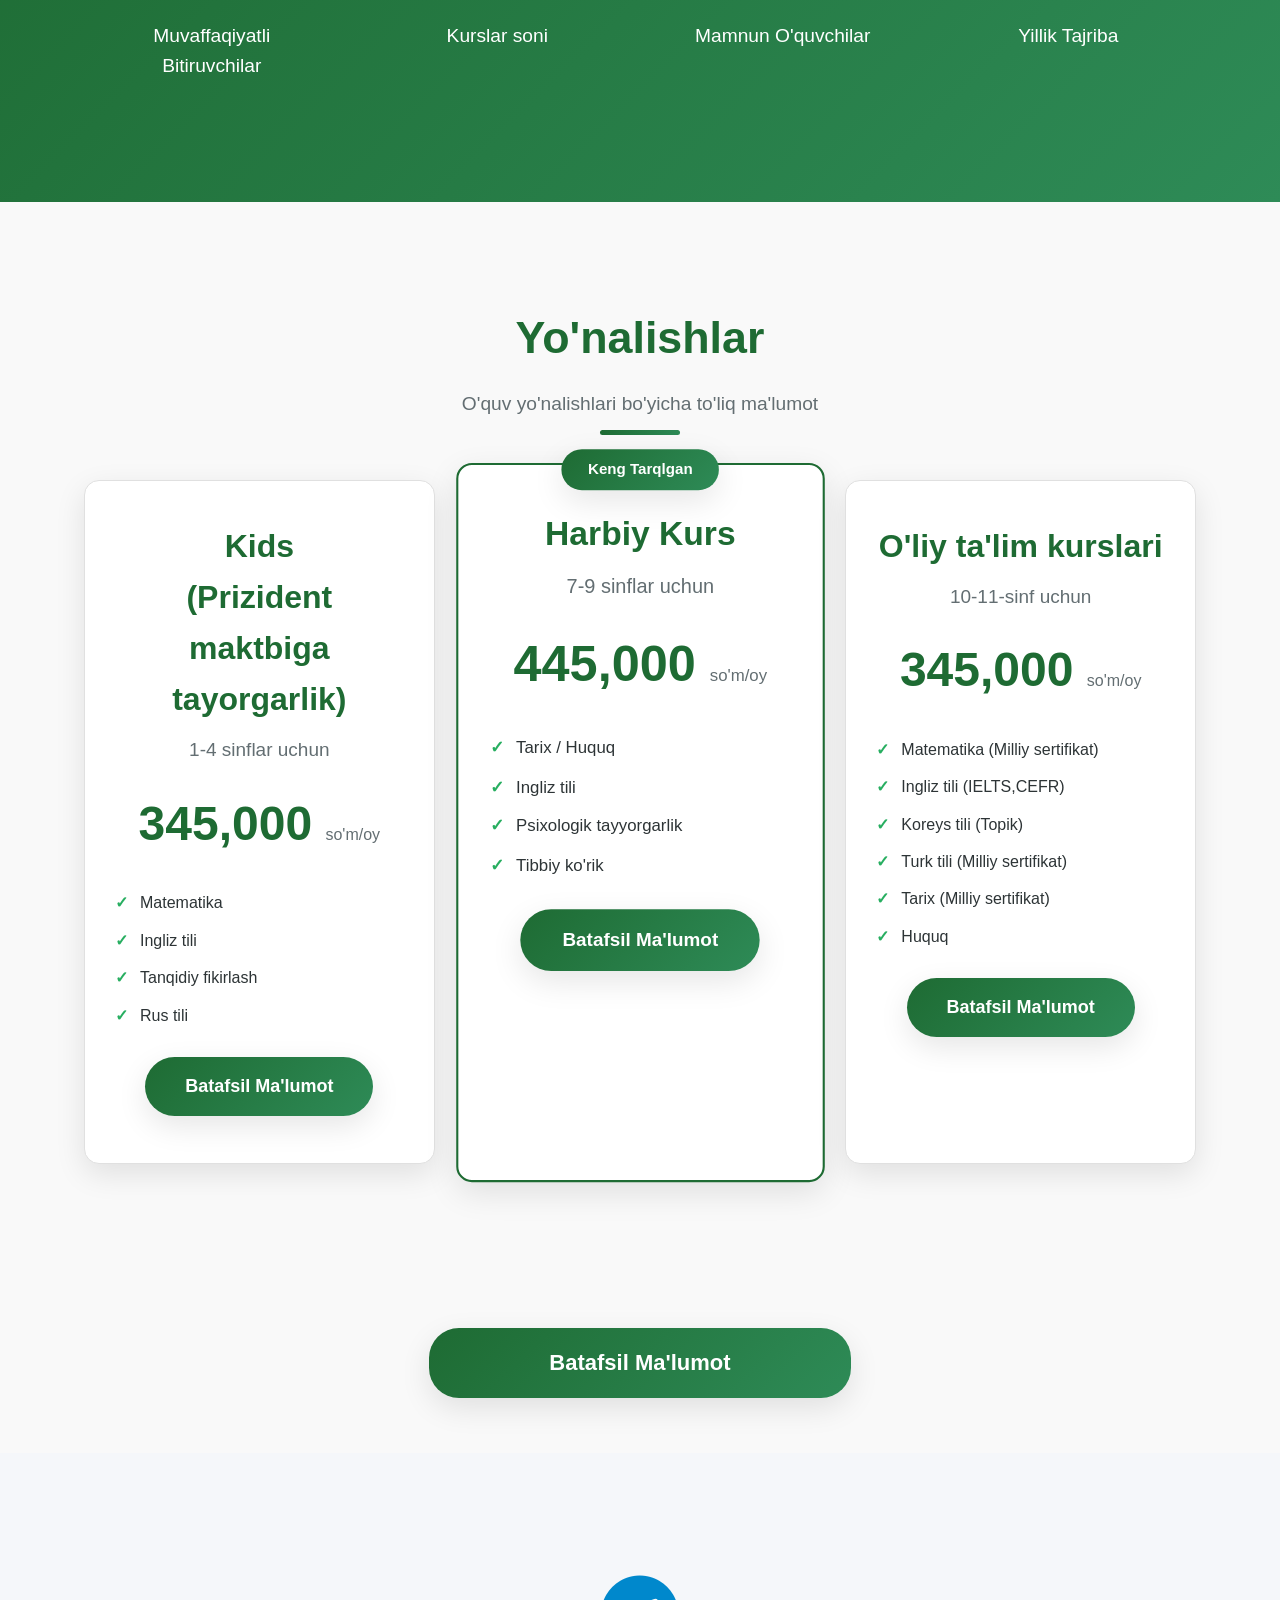
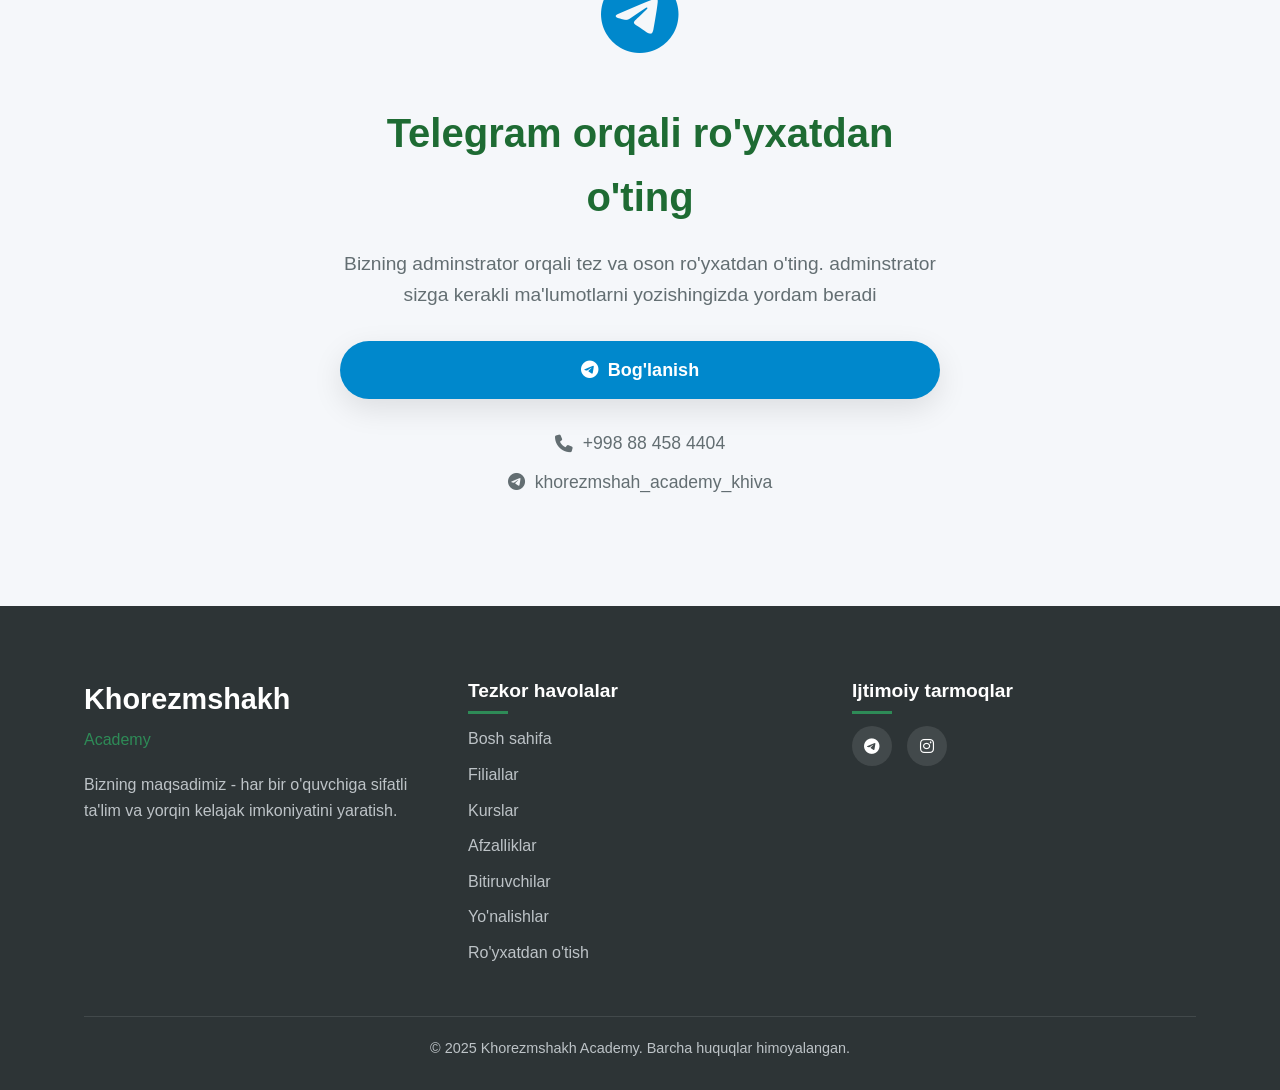
==== commit b37002fe: "Kamchiliklar tuzatildi va qo'shimchalar qo'shildi" ====
--- a/index.html
+++ b/index.html
@@ -62,8 +62,9 @@
                         <i class="fas fa-university"></i>
                     </div>
                     <h3>Urganch Filiali</h3>
-                    <p>Asosiy filial</p>
-                    <button class="btn branch-select" data-branch="urganch">Tanlash</button>
+                    <p>Darital savdo mojmuosi toponi BYD avtosalon ro'parasi</p>
+                    <p id="tel">Telefon : +998 88 605 00 61</p>
+                    
                 </div>
                 
                 <div class="branch-card" data-branch="xiva">
@@ -71,8 +72,8 @@
                         <i class="fas fa-landmark"></i>
                     </div>
                     <h3>Xiva Filiali</h3>
-                    <p>Xiva shahar Turizm kolleji roparasi</p>
-                    <button class="btn branch-select" data-branch="xiva">Tanlash</button>
+                    <p>Xiva shahar Turizm kolleji ko'chasi , 19-maktab ro'parasi</p>
+                   <p id="tel">Telefon : +998 88 458 44 04</p>
                 </div>
                 
                 <div class="branch-card" data-branch="qoshkopir">
@@ -80,8 +81,8 @@
                         <i class="fas fa-school"></i>
                     </div>
                     <h3>Qo'shko'pir Filiali</h3>
-                    <p>19-maktab roparasi</p>
-                    <button class="btn branch-select" data-branch="qoshkopir">Tanlash</button>
+                    <p>Qo'shko'pir tuman stadion ro'parasi Salomat shifo klinikasi yon tomoni</p>
+                    <p id="tel">Telefon : +998 77 418 44 04</p>
                 </div>
             </div>
         </div>
@@ -279,14 +280,15 @@
                 <div class="pricing-card">
                     <div class="pricing-header">
                         <h3 class="kurs">Kids <br>(Prizident maktbiga tayorgarlik)</h3>
-                        <p>7-9 sinflar uchun</p>
+                        <p>1-4 sinflar uchun</p>
                     </div>
                     <div class="price">345,000 <span>so'm/oy</span></div>
                     <ul class="pricing-features">
-                        <li>Tarix / Huquq</li>
+                        
                         <li>Matematika</li>
                         <li>Ingliz tili</li>
-                        <li>Ona tili</li>
+                        <li>Tanqidiy fikirlash</li>
+                        <li>Rus tili</li>
                     </ul>
                     <a href="fanlar.html" class="btn">Batafsil Ma'lumot</a>
                 </div>
@@ -296,13 +298,12 @@
                     <div class="popular-badge">Keng Tarqlgan</div>
                     <div class="pricing-header">
                         <h3>Harbiy Kurs</h3>
-                        <p>7-11 sinflar uchun</p>
+                        <p>7-9 sinflar uchun</p>
                     </div>
                     <div class="price">445,000 <span>so'm/oy</span></div>
                     <ul class="pricing-features">
                         <li>Tarix / Huquq</li>
-                        <li>Matematika</li>
-                        <li>Jismoniy tayyorgarlik</li>
+                        <li>Ingliz tili</li>
                         <li>Psixologik tayyorgarlik</li>
                         <li>Tibbiy ko'rik</li>
                     </ul>
@@ -312,15 +313,17 @@
                 <!-- Akademik litsey yo'nalishi -->
                 <div class="pricing-card">
                     <div class="pricing-header">
-                        <h3>Akademik Litsey</h3>
-                        <p>9-sinf uchun</p>
+                        <h3>O'liy ta'lim kurslari</h3>
+                        <p>10-11-sinf uchun</p>
                     </div>
                     <div class="price">345,000 <span>so'm/oy</span></div>
                     <ul class="pricing-features">
-                        <li>Matematika</li>
-                        <li>Fizika</li>
-                        <li>Kimyo</li>
-                        <li>Biologiya</li>
+                        <li>Matematika  (Milliy sertifikat)</li>
+                        <li>Ingliz tili  (IELTS,CEFR)</li>
+                        <li>Koreys tili  (Topik)</li>
+                        <li>Turk tili  (Milliy sertifikat)</li>
+                        <li>Tarix  (Milliy sertifikat)</li>
+                        <li>Huquq</li>
                     </ul>
                     <a href="fanlar.html" class="btn">Batafsil Ma'lumot</a>
                 </div>
@@ -387,7 +390,7 @@
         </div>
     </footer>
 
-    <script src="/Khorezmshox/script.js">
+    <script src="/script.js">
     </script>
 </body>
 </html>
--- a/style.css
+++ b/style.css
@@ -112,6 +112,11 @@
     transform: translateY(-5px);
     box-shadow: var(--shadow-hover);
 }
+#tel{
+    font-size: 15px;
+    color: rgb(56, 52, 52);
+    font-weight: 700;
+}
 
 .btn-outline {
     background: transparent;
